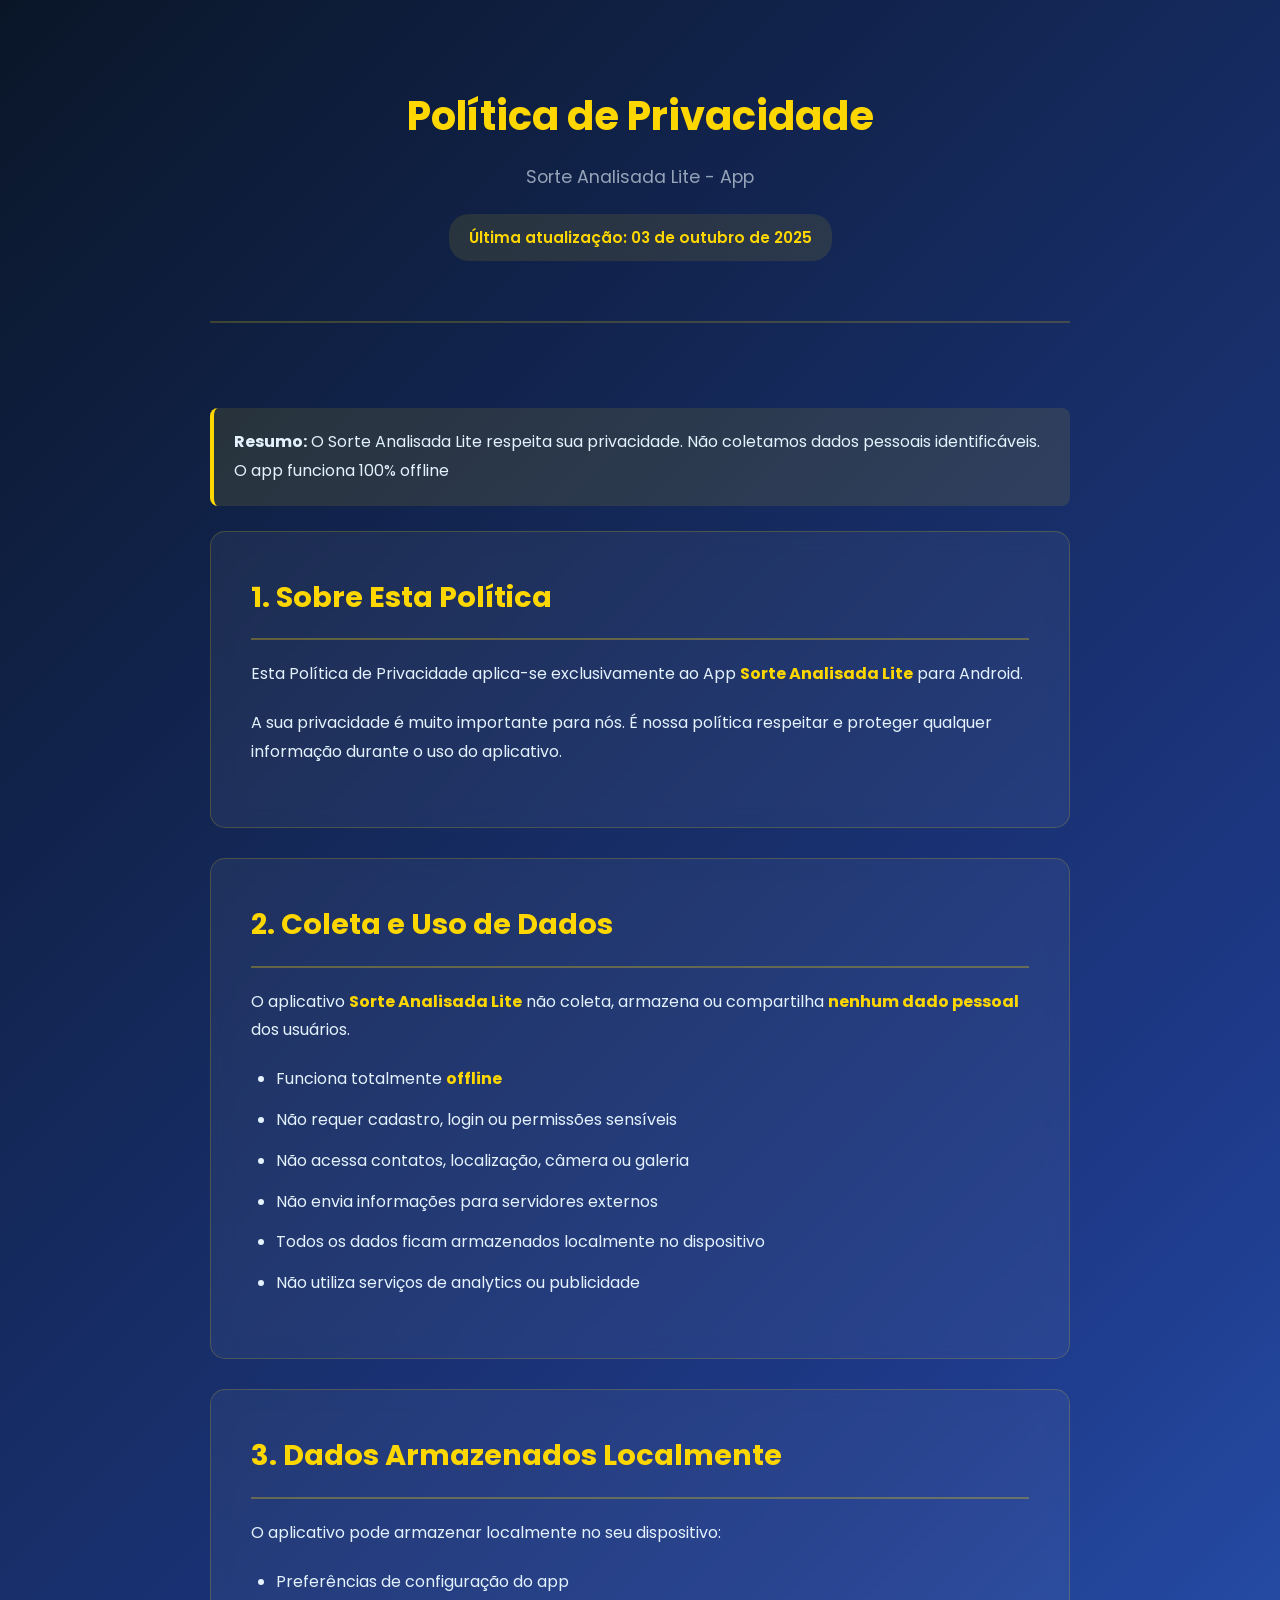
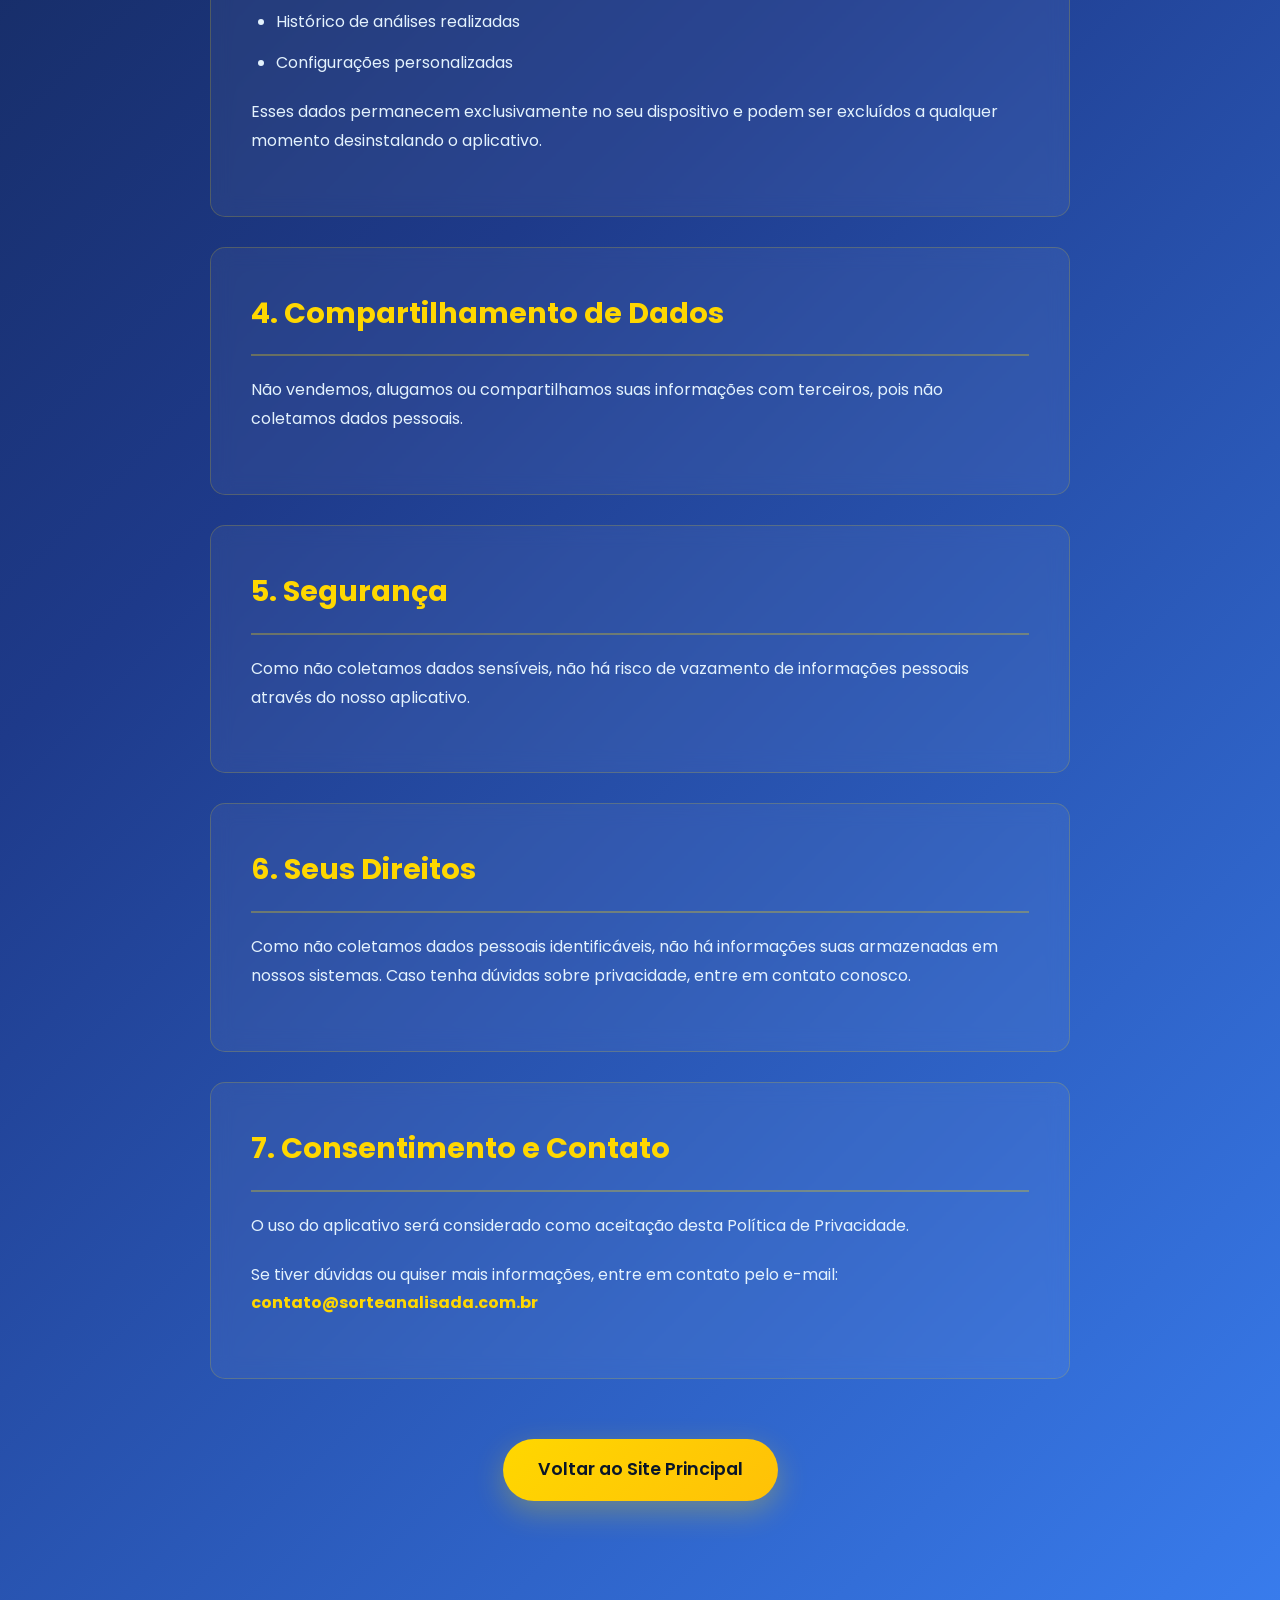
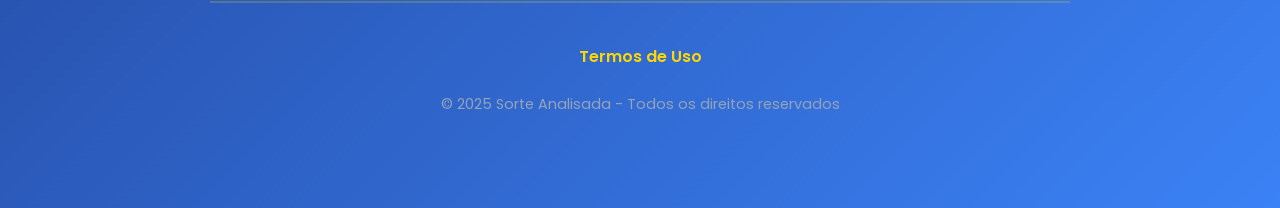
==== privacy.html @ cf94945a "Atualização 08/11" ====
<!DOCTYPE html>
<html lang="pt-BR">
<head>
    <meta charset="UTF-8">
    <meta name="viewport" content="width=device-width, initial-scale=1.0">
    <title>Política de Privacidade - Sorte Analisada Lite</title>
    <meta name="description" content="Política de Privacidade do Sorte Analisada Lite. Entenda como tratamos seus dados no app.">
    <meta name="robots" content="index, follow">
    <link rel="canonical" href="https://ronaldoleite-tech.github.io/sorteanalisada-policies/privacy.html">
    <link href="https://fonts.googleapis.com/css2?family=Poppins:wght@300;400;600;700&display=swap" rel="stylesheet">
    
    <style>
        :root {
            --primary-gold: #FFD700;
            --dark-blue: #0A1628;
            --light-blue: #1E3A8A;
            --text-light: #E3F2FD;
            --text-gray: #94A3B8;
            --gradient-primary: linear-gradient(135deg, #0A1628 0%, #1E3A8A 50%, #3B82F6 100%);
        }

        * {
            margin: 0;
            padding: 0;
            box-sizing: border-box;
        }

        body {
            font-family: 'Poppins', sans-serif;
            background: var(--gradient-primary);
            color: var(--text-light);
            line-height: 1.8;
            min-height: 100vh;
        }

        .container {
            max-width: 900px;
            margin: 0 auto;
            padding: 40px 20px;
        }

        header {
            text-align: center;
            padding: 40px 0 60px;
            border-bottom: 2px solid rgba(255, 215, 0, 0.2);
        }

        header h1 {
            font-size: 2.5rem;
            color: var(--primary-gold);
            margin-bottom: 10px;
        }

        .subtitle {
            color: var(--text-gray);
            font-size: 1.1rem;
            margin-top: 10px;
        }

        .last-update {
            display: inline-block;
            background: rgba(255, 215, 0, 0.1);
            padding: 10px 20px;
            border-radius: 20px;
            color: var(--primary-gold);
            font-weight: 600;
            margin-top: 20px;
            font-size: 0.95rem;
        }

        main {
            padding: 60px 0;
        }

        .policy-section {
            background: rgba(255, 255, 255, 0.05);
            border: 1px solid rgba(255, 215, 0, 0.2);
            border-radius: 15px;
            padding: 40px;
            margin-bottom: 30px;
            backdrop-filter: blur(10px);
        }

        .policy-section h2 {
            color: var(--primary-gold);
            font-size: 1.8rem;
            margin-bottom: 20px;
            padding-bottom: 15px;
            border-bottom: 2px solid rgba(255, 215, 0, 0.3);
        }

        .policy-section p {
            margin-bottom: 20px;
            color: var(--text-light);
        }

        .policy-section strong {
            color: var(--primary-gold);
        }

        .policy-section ul {
            margin-left: 25px;
            margin-bottom: 20px;
        }

        .policy-section ul li {
            margin-bottom: 12px;
            color: var(--text-light);
        }

        .highlight-box {
            background: rgba(255, 215, 0, 0.1);
            border-left: 4px solid var(--primary-gold);
            padding: 20px;
            margin: 25px 0;
            border-radius: 8px;
        }

        .highlight-box p {
            margin-bottom: 0;
        }

        .back-button {
            display: inline-block;
            background: linear-gradient(135deg, #FFD700 0%, #FFC107 100%);
            color: var(--dark-blue);
            padding: 15px 35px;
            border-radius: 50px;
            text-decoration: none;
            font-weight: 600;
            font-size: 1.1rem;
            transition: all 0.3s ease;
            box-shadow: 0 10px 30px rgba(255, 215, 0, 0.3);
            margin-top: 20px;
        }

        .back-button:hover {
            transform: translateY(-3px);
            box-shadow: 0 15px 40px rgba(255, 215, 0, 0.5);
        }

        footer {
            text-align: center;
            padding: 40px 0;
            border-top: 2px solid rgba(255, 215, 0, 0.2);
            margin-top: 40px;
        }

        footer p {
            color: var(--text-gray);
            margin-bottom: 10px;
        }

        footer a {
            color: var(--primary-gold);
            text-decoration: none;
            font-weight: 600;
        }

        footer a:hover {
            text-decoration: underline;
        }

        @media (max-width: 768px) {
            .container {
                padding: 20px 15px;
            }

            header h1 {
                font-size: 2rem;
            }

            .policy-section {
                padding: 25px 20px;
            }

            .policy-section h2 {
                font-size: 1.5rem;
            }

            .back-button {
                width: 100%;
                text-align: center;
            }
        }
    </style>
</head>
<body>
    <div class="container">
        <header>
            <h1>Política de Privacidade</h1>
            <p class="subtitle">Sorte Analisada Lite - App</p>
            <div class="last-update">Última atualização: 03 de outubro de 2025</div>
        </header>

        <main>
            <div class="highlight-box">
                <p><strong>Resumo:</strong> O Sorte Analisada Lite respeita sua privacidade. Não coletamos dados pessoais identificáveis. O app funciona 100% offline</p>
            </div>

            <div class="policy-section">
                <h2>1. Sobre Esta Política</h2>
                <p>
                    Esta Política de Privacidade aplica-se exclusivamente ao App <strong>Sorte Analisada Lite</strong> para Android.
                </p>
                <p>
                    A sua privacidade é muito importante para nós. É nossa política respeitar e proteger qualquer informação durante o uso do aplicativo.
                </p>
            </div>

            <div class="policy-section">
                <h2>2. Coleta e Uso de Dados</h2>
                <p>
                    O aplicativo <strong>Sorte Analisada Lite</strong> não coleta, armazena ou compartilha <strong>nenhum dado pessoal</strong> dos usuários.
                </p>
                <ul>
                    <li>Funciona totalmente <strong>offline</strong></li>
                    <li>Não requer cadastro, login ou permissões sensíveis</li>
                    <li>Não acessa contatos, localização, câmera ou galeria</li>
                    <li>Não envia informações para servidores externos</li>
                    <li>Todos os dados ficam armazenados localmente no dispositivo</li>
                    <li>Não utiliza serviços de analytics ou publicidade</li>
                </ul>
            </div>

            <div class="policy-section">
                <h2>3. Dados Armazenados Localmente</h2>
                <p>
                    O aplicativo pode armazenar localmente no seu dispositivo:
                </p>
                <ul>
                    <li>Preferências de configuração do app</li>
                    <li>Histórico de análises realizadas</li>
                    <li>Configurações personalizadas</li>
                </ul>
                <p>
                    Esses dados permanecem exclusivamente no seu dispositivo e podem ser excluídos a qualquer momento desinstalando o aplicativo.
                </p>
            </div>

            <div class="policy-section">
                <h2>4. Compartilhamento de Dados</h2>
                <p>
                    Não vendemos, alugamos ou compartilhamos suas informações com terceiros, pois não coletamos dados pessoais.
                </p>
            </div>

            <div class="policy-section">
                <h2>5. Segurança</h2>
                <p>
                    Como não coletamos dados sensíveis, não há risco de vazamento de informações pessoais através do nosso aplicativo.
                </p>
            </div>

            <div class="policy-section">
                <h2>6. Seus Direitos</h2>
                <p>
                    Como não coletamos dados pessoais identificáveis, não há informações suas armazenadas em nossos sistemas. Caso tenha dúvidas sobre privacidade, entre em contato conosco.
                </p>
            </div>

            <div class="policy-section">
                <h2>7. Consentimento e Contato</h2>
                <p>
                    O uso do aplicativo será considerado como aceitação desta Política de Privacidade.
                </p>
                <p>
                    Se tiver dúvidas ou quiser mais informações, entre em contato pelo e-mail: <strong>contato@sorteanalisada.com.br</strong>
                </p>
            </div>

            <div style="text-align: center; margin-top: 40px;">
                <a href="https://sorteanalisada.com.br" class="back-button">Voltar ao Site Principal</a>
            </div>
        </main>

        <footer>
            <p><a href="terms.html">Termos de Uso</a></p>
            <p style="color: var(--text-gray); font-size: 0.9rem; margin-top: 20px;">
                © 2025 Sorte Analisada - Todos os direitos reservados
            </p>
        </footer>
    </div>
</body>
</html>
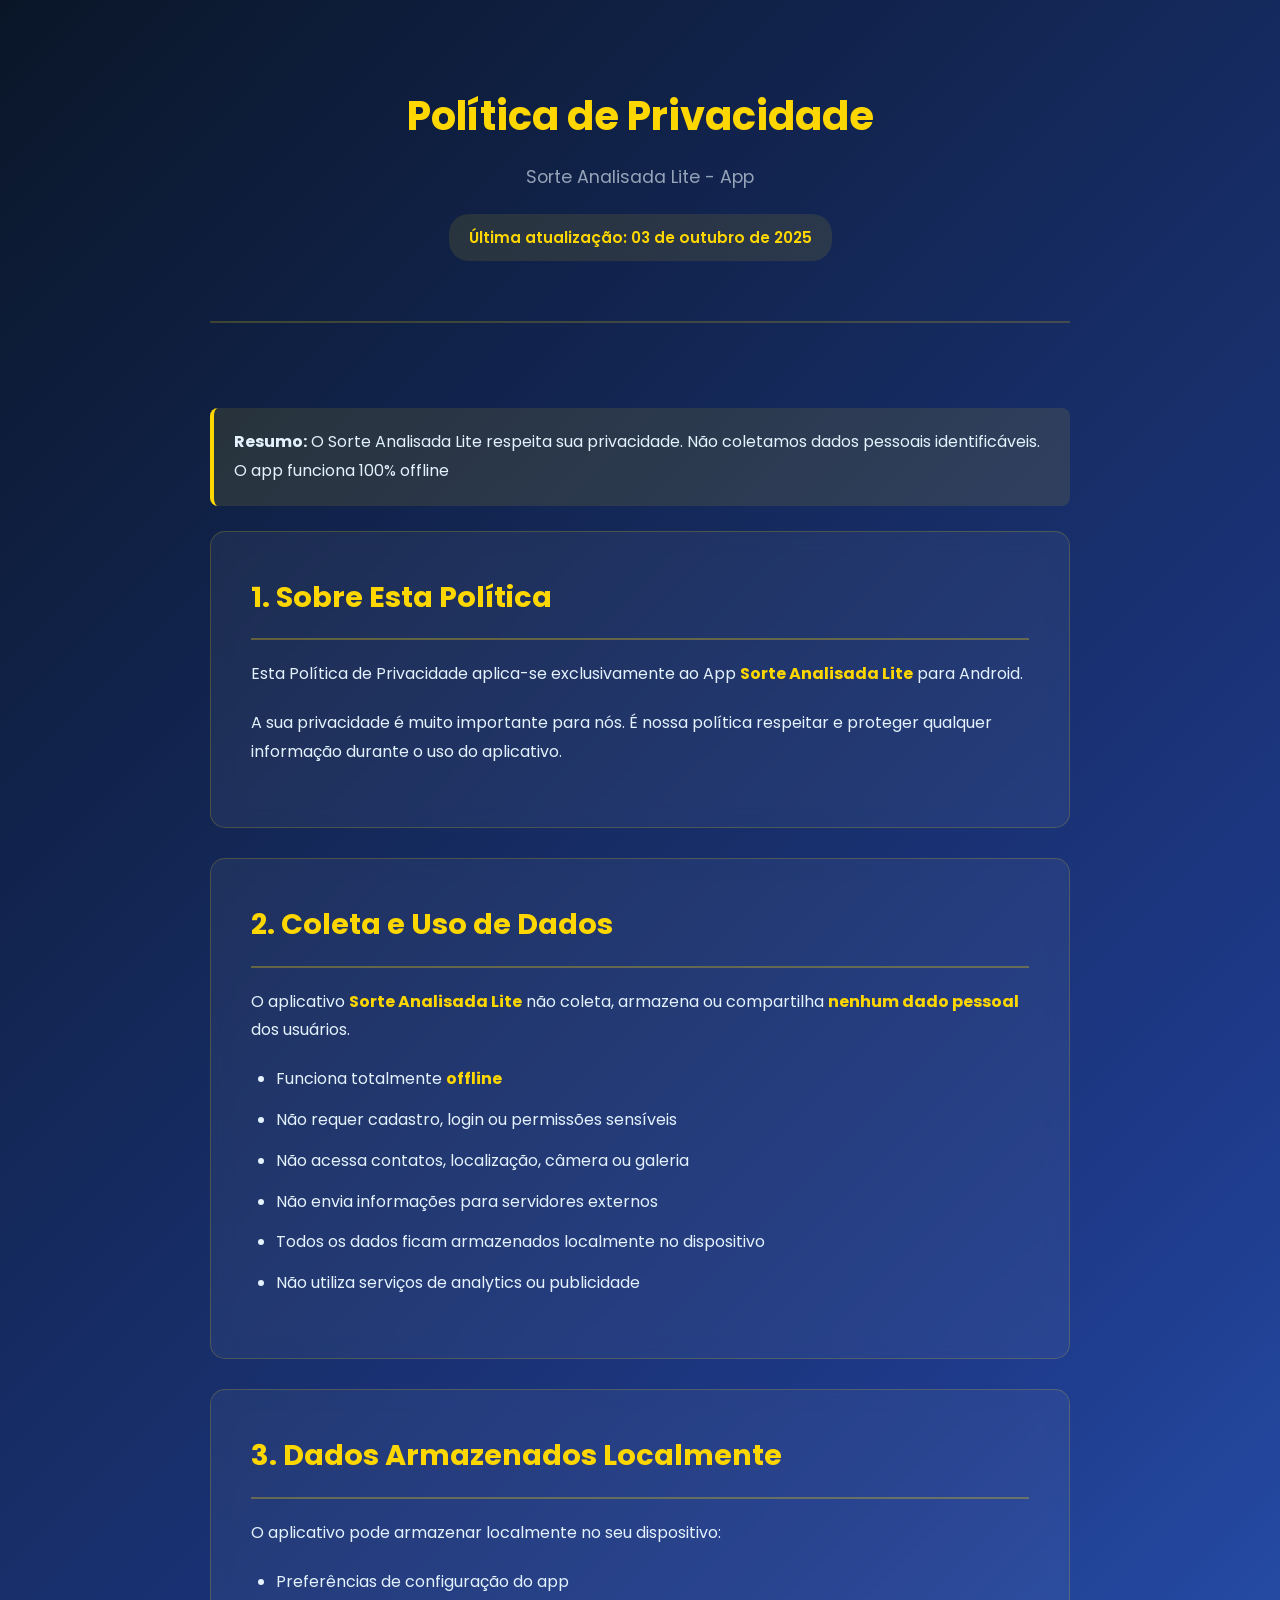
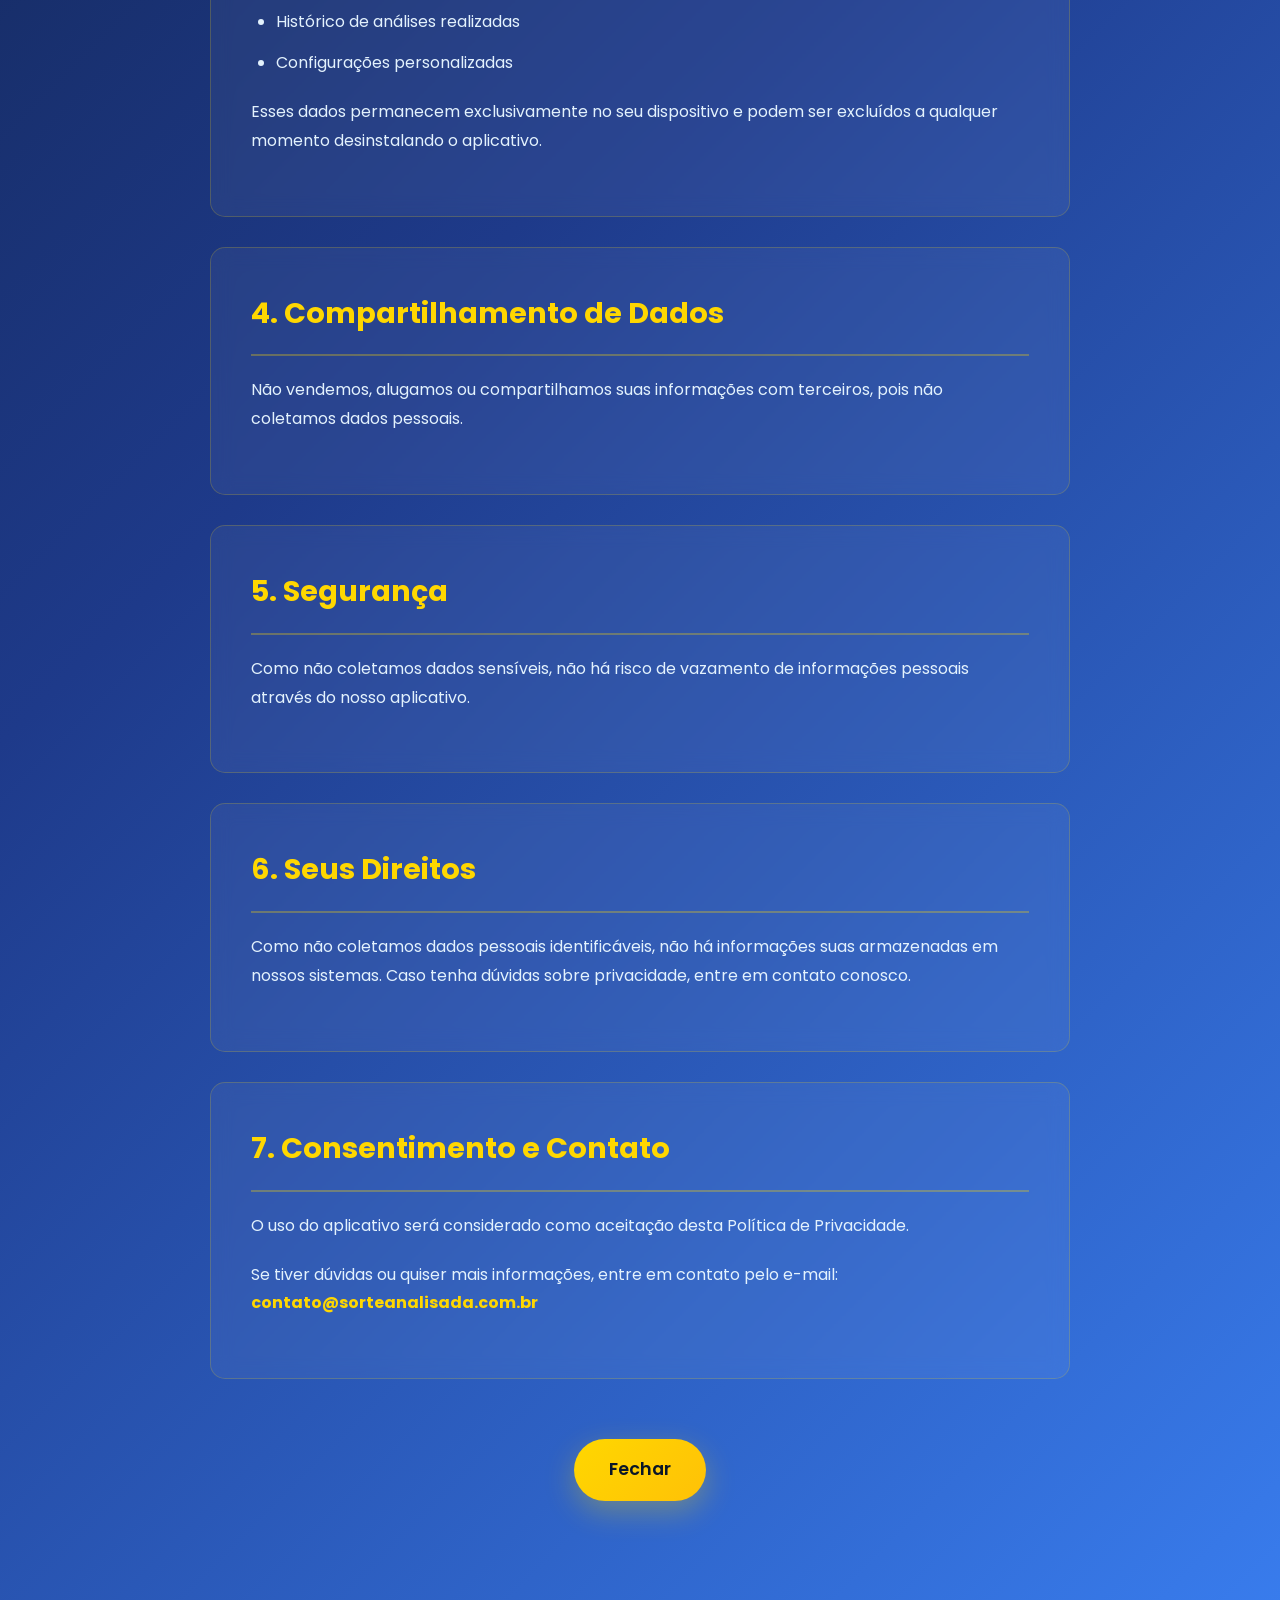
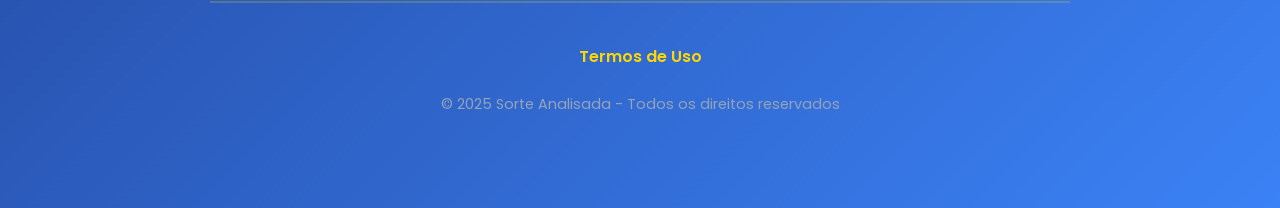
==== commit e89fc798: "Atualização 28/01/26" ====
--- a/privacy.html
+++ b/privacy.html
@@ -270,7 +270,7 @@
             </div>
 
             <div style="text-align: center; margin-top: 40px;">
-                <a href="https://sorteanalisada.com.br" class="back-button">Voltar ao Site Principal</a>
+                <a href="javascript:window.history.back();" class="back-button">Fechar</a>
             </div>
         </main>
 
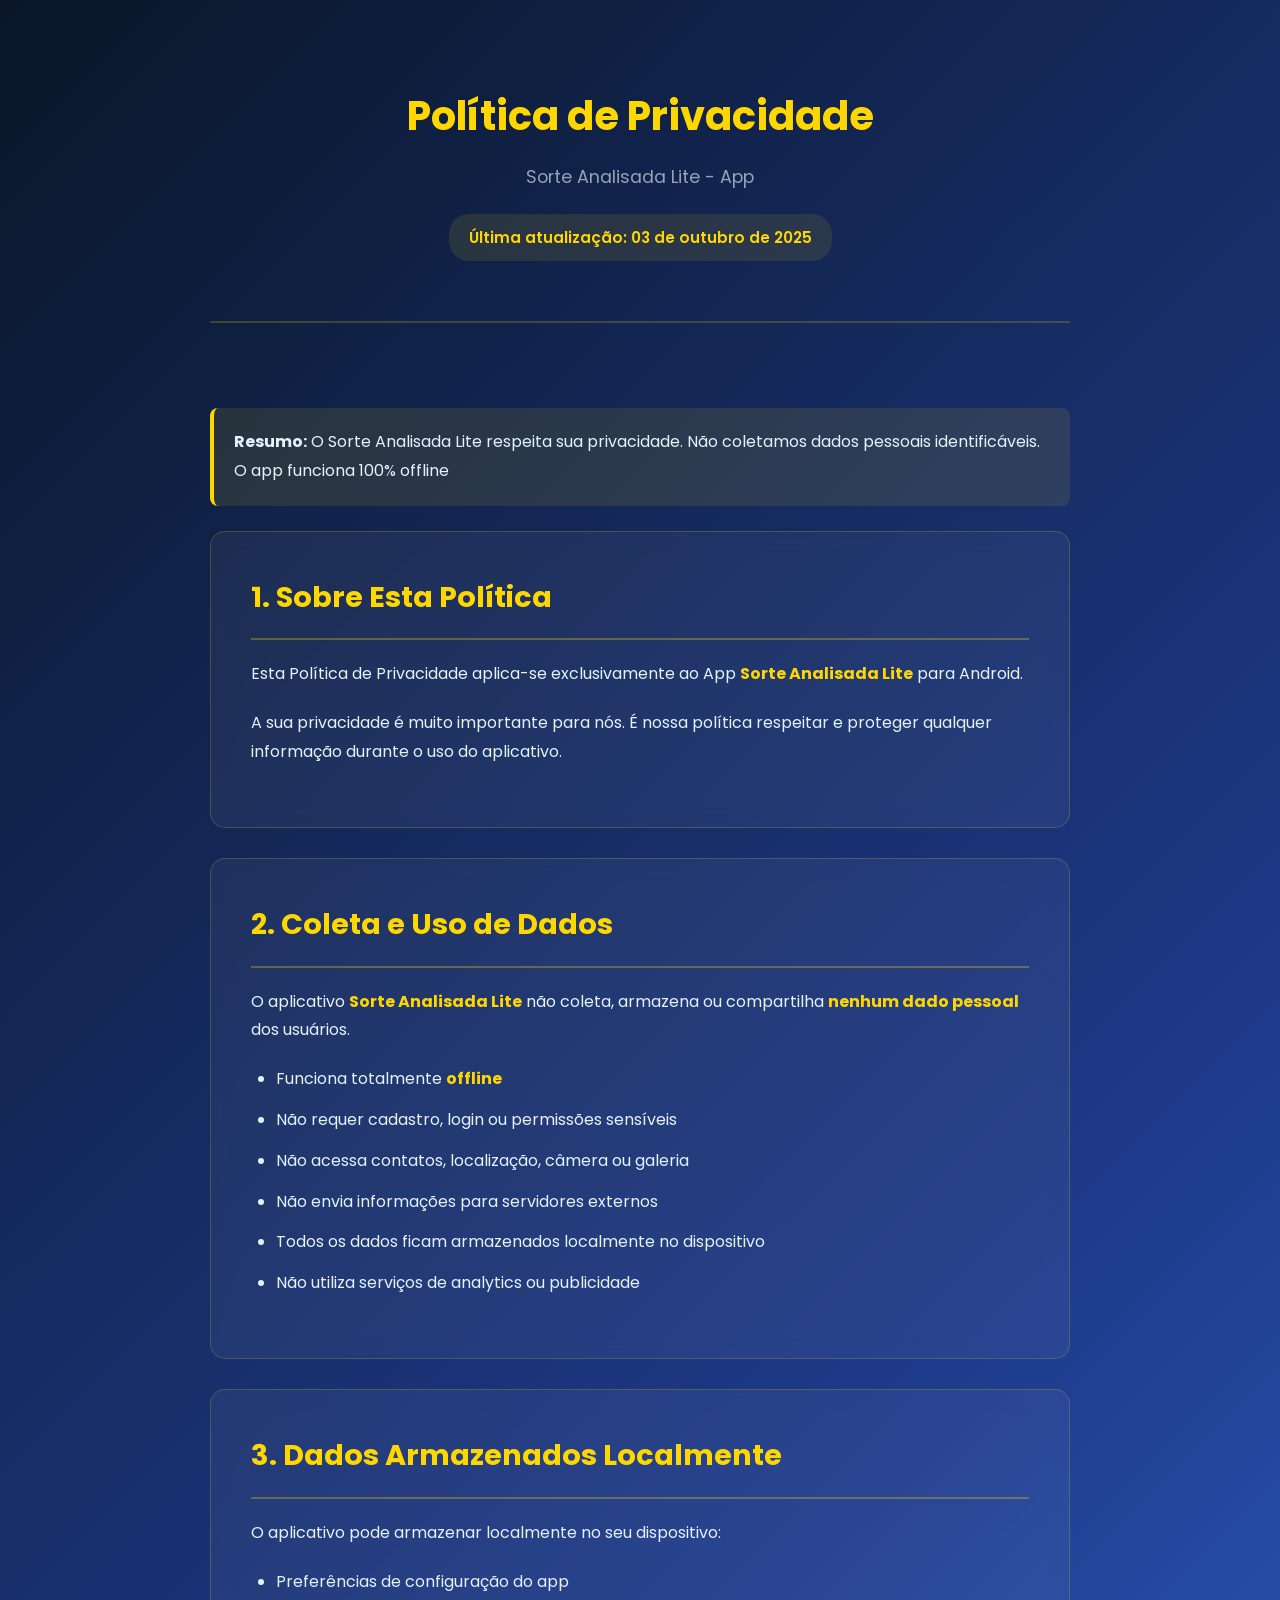
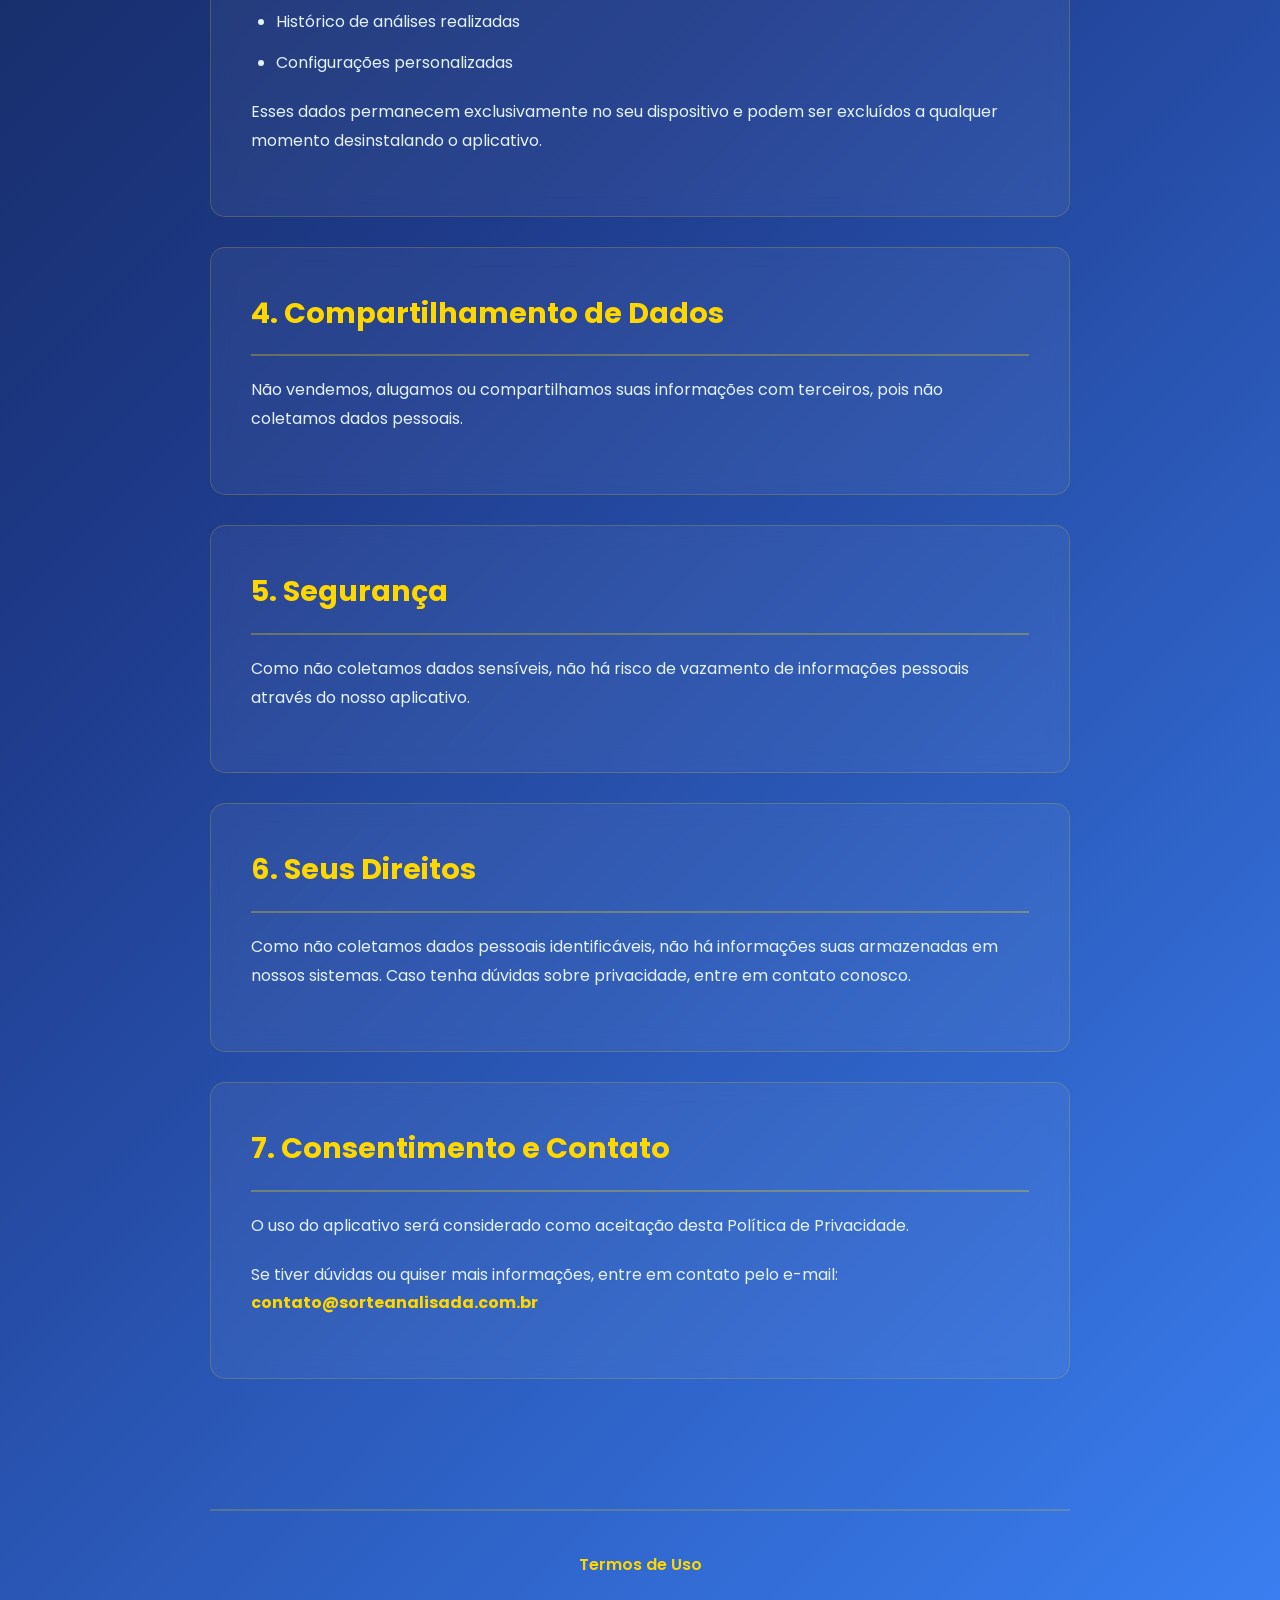
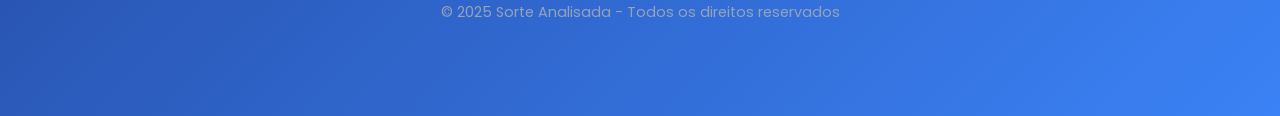
==== commit 451856e4: "Atualização 07/02/26" ====
--- a/privacy.html
+++ b/privacy.html
@@ -268,10 +268,6 @@
                     Se tiver dúvidas ou quiser mais informações, entre em contato pelo e-mail: <strong>contato@sorteanalisada.com.br</strong>
                 </p>
             </div>
-
-            <div style="text-align: center; margin-top: 40px;">
-                <a href="javascript:window.history.back();" class="back-button">Fechar</a>
-            </div>
         </main>
 
         <footer>
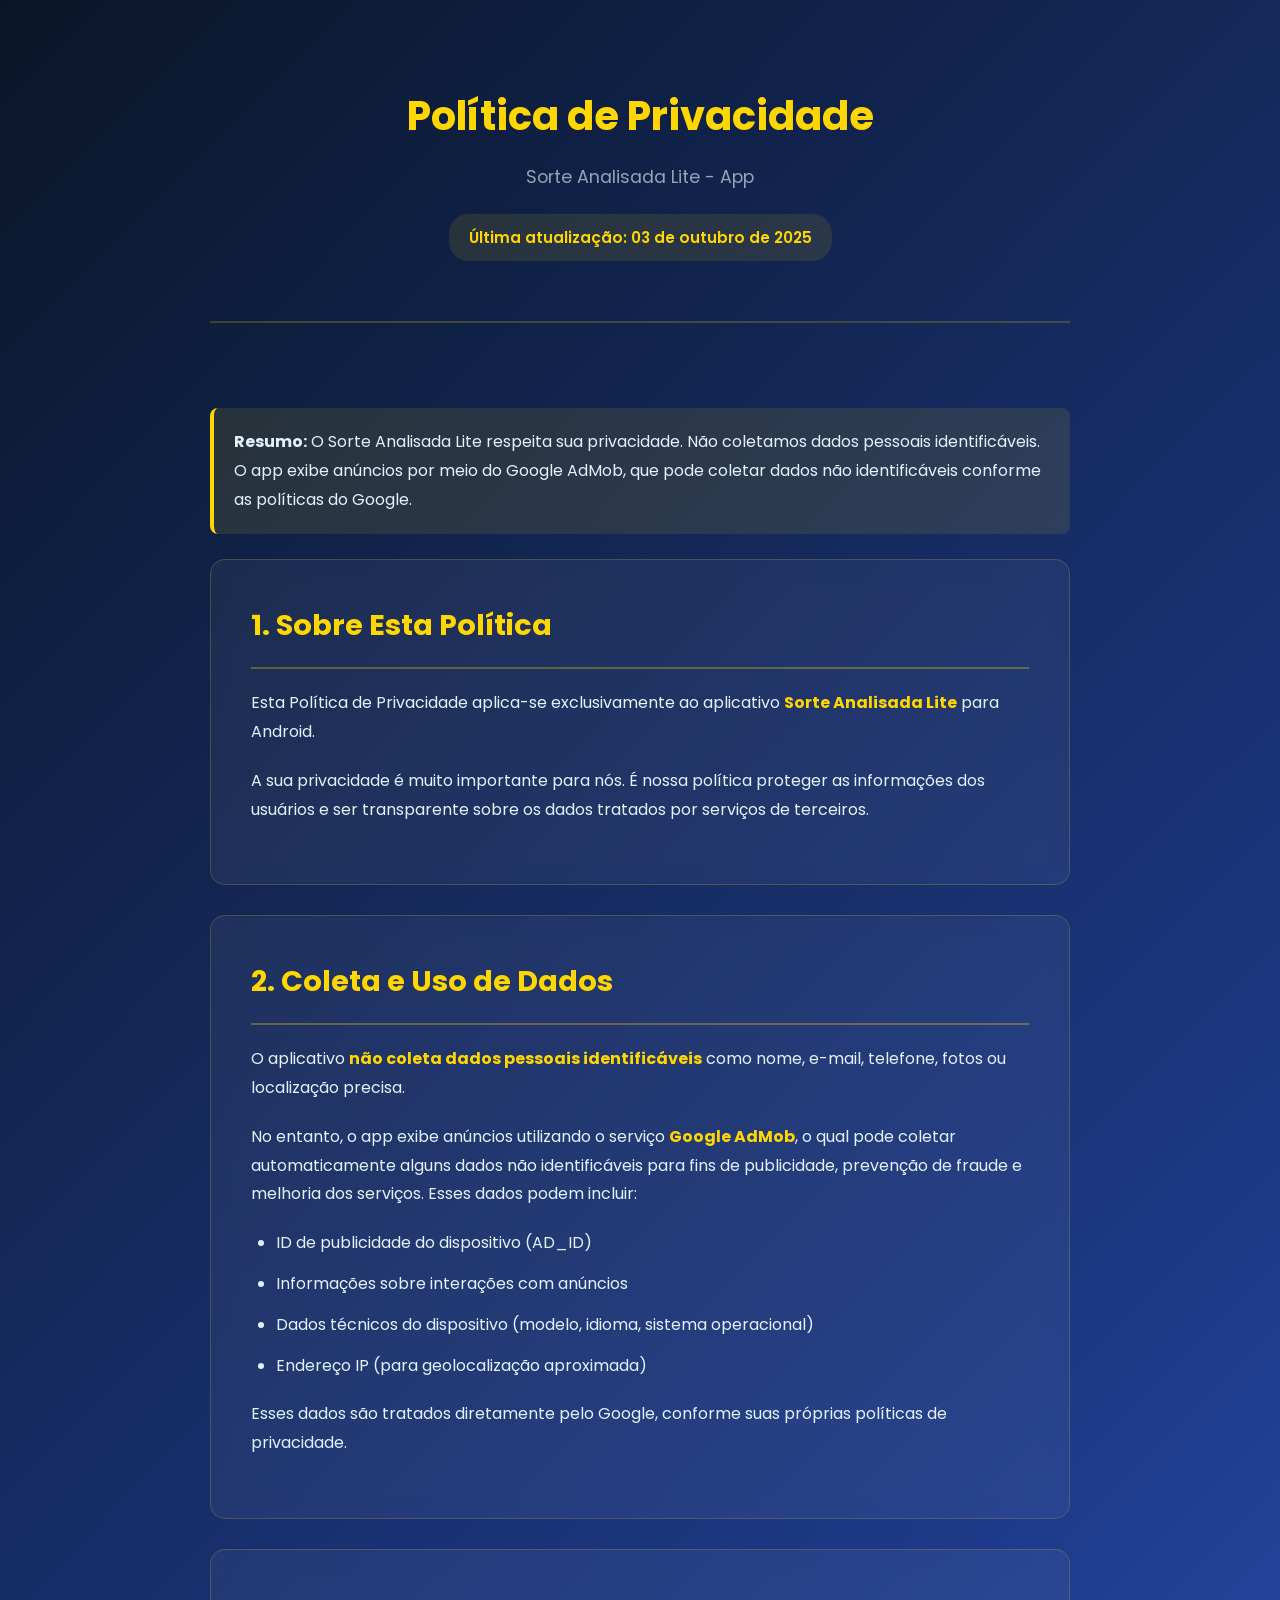
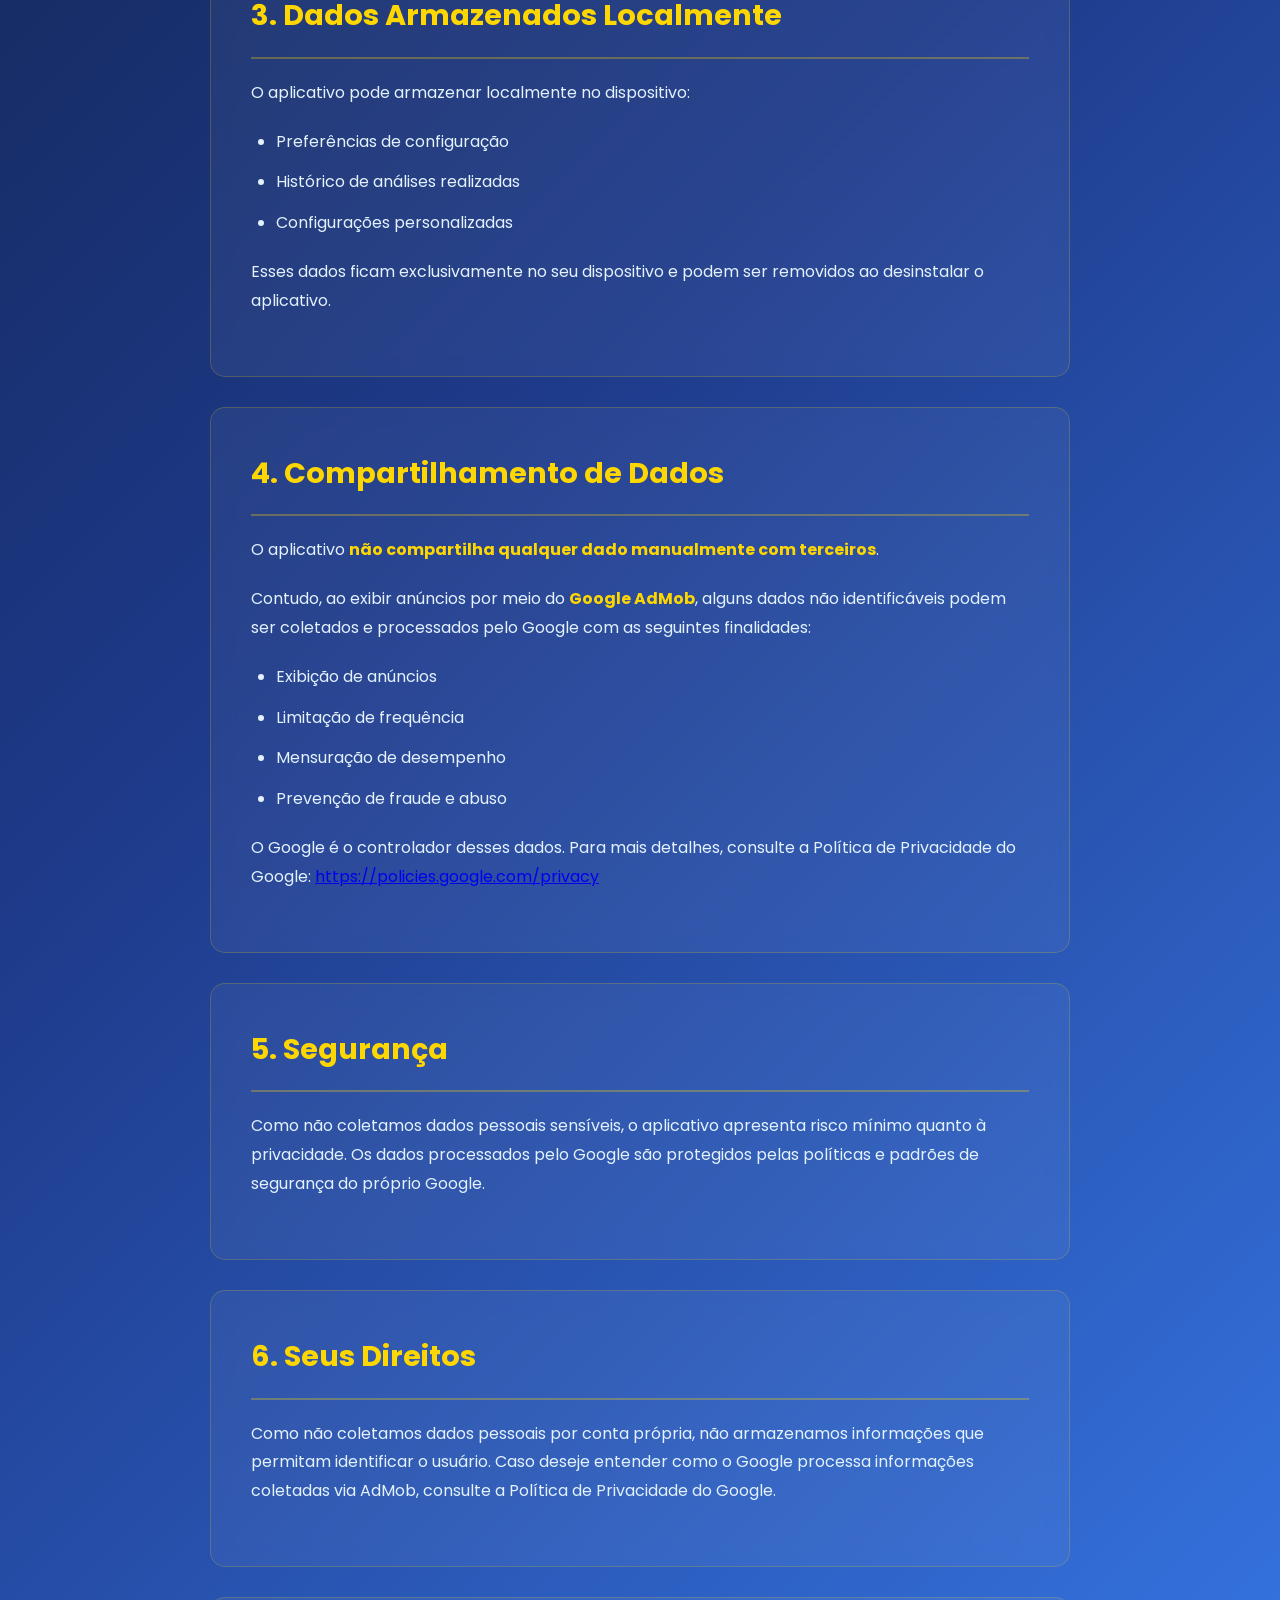
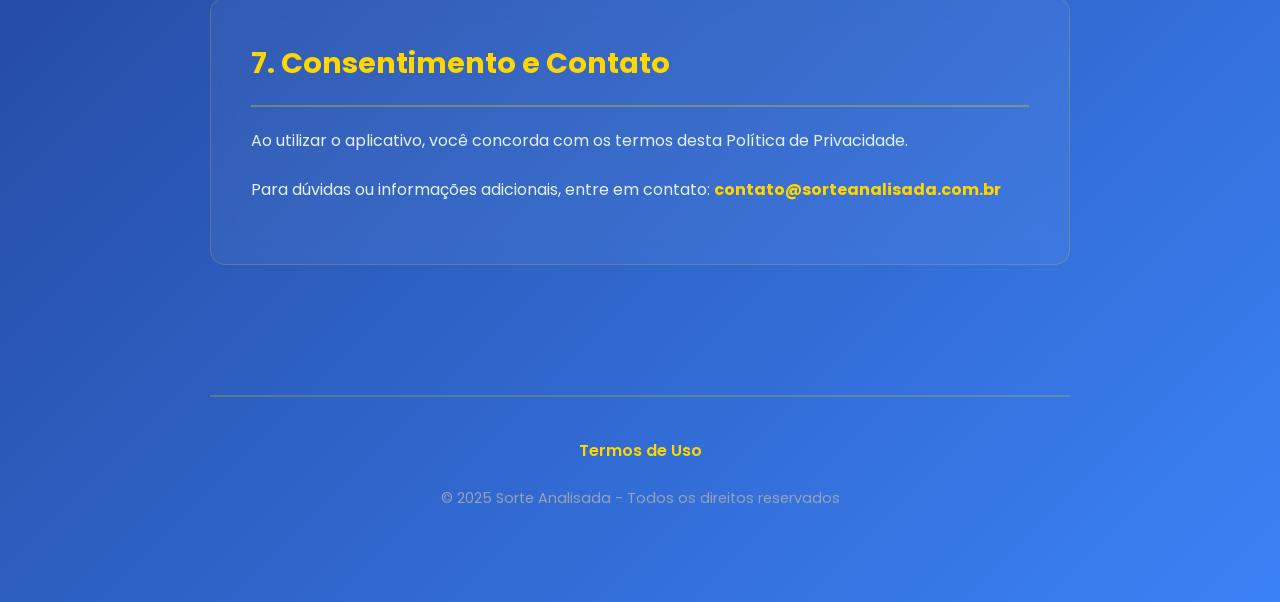
==== commit 4738ec93: "Atualização 10/03/26 1." ====
--- a/privacy.html
+++ b/privacy.html
@@ -195,77 +195,93 @@
 
         <main>
             <div class="highlight-box">
-                <p><strong>Resumo:</strong> O Sorte Analisada Lite respeita sua privacidade. Não coletamos dados pessoais identificáveis. O app funciona 100% offline</p>
+                <p><strong>Resumo:</strong> O Sorte Analisada Lite respeita sua privacidade. Não coletamos dados pessoais identificáveis. O app exibe anúncios por meio do Google AdMob, que pode coletar dados não identificáveis conforme as políticas do Google.</p>
             </div>
 
             <div class="policy-section">
                 <h2>1. Sobre Esta Política</h2>
                 <p>
-                    Esta Política de Privacidade aplica-se exclusivamente ao App <strong>Sorte Analisada Lite</strong> para Android.
-                </p>
-                <p>
-                    A sua privacidade é muito importante para nós. É nossa política respeitar e proteger qualquer informação durante o uso do aplicativo.
+                    Esta Política de Privacidade aplica-se exclusivamente ao aplicativo <strong>Sorte Analisada Lite</strong> para Android.
+                </p>
+                <p>
+                    A sua privacidade é muito importante para nós. É nossa política proteger as informações dos usuários e ser transparente sobre os dados tratados por serviços de terceiros.
                 </p>
             </div>
 
             <div class="policy-section">
                 <h2>2. Coleta e Uso de Dados</h2>
                 <p>
-                    O aplicativo <strong>Sorte Analisada Lite</strong> não coleta, armazena ou compartilha <strong>nenhum dado pessoal</strong> dos usuários.
-                </p>
+                    O aplicativo <strong>não coleta dados pessoais identificáveis</strong> como nome, e-mail, telefone, fotos ou localização precisa.
+                </p>
+                <p>No entanto, o app exibe anúncios utilizando o serviço <strong>Google AdMob</strong>, o qual pode coletar automaticamente alguns dados não identificáveis para fins de publicidade, prevenção de fraude e melhoria dos serviços. Esses dados podem incluir:</p>
                 <ul>
-                    <li>Funciona totalmente <strong>offline</strong></li>
-                    <li>Não requer cadastro, login ou permissões sensíveis</li>
-                    <li>Não acessa contatos, localização, câmera ou galeria</li>
-                    <li>Não envia informações para servidores externos</li>
-                    <li>Todos os dados ficam armazenados localmente no dispositivo</li>
-                    <li>Não utiliza serviços de analytics ou publicidade</li>
+                    <li>ID de publicidade do dispositivo (AD_ID)</li>
+                    <li>Informações sobre interações com anúncios</li>
+                    <li>Dados técnicos do dispositivo (modelo, idioma, sistema operacional)</li>
+                    <li>Endereço IP (para geolocalização aproximada)</li>
                 </ul>
+                <p>
+                    Esses dados são tratados diretamente pelo Google, conforme suas próprias políticas de privacidade.
+                </p>
             </div>
 
             <div class="policy-section">
                 <h2>3. Dados Armazenados Localmente</h2>
                 <p>
-                    O aplicativo pode armazenar localmente no seu dispositivo:
+                    O aplicativo pode armazenar localmente no dispositivo:
                 </p>
                 <ul>
-                    <li>Preferências de configuração do app</li>
+                    <li>Preferências de configuração</li>
                     <li>Histórico de análises realizadas</li>
                     <li>Configurações personalizadas</li>
                 </ul>
                 <p>
-                    Esses dados permanecem exclusivamente no seu dispositivo e podem ser excluídos a qualquer momento desinstalando o aplicativo.
+                    Esses dados ficam exclusivamente no seu dispositivo e podem ser removidos ao desinstalar o aplicativo.
                 </p>
             </div>
 
             <div class="policy-section">
                 <h2>4. Compartilhamento de Dados</h2>
                 <p>
-                    Não vendemos, alugamos ou compartilhamos suas informações com terceiros, pois não coletamos dados pessoais.
+                    O aplicativo <strong>não compartilha qualquer dado manualmente com terceiros</strong>. 
+                </p>
+                <p>
+                    Contudo, ao exibir anúncios por meio do <strong>Google AdMob</strong>, alguns dados não identificáveis podem ser coletados e processados pelo Google com as seguintes finalidades:
+                </p>
+                <ul>
+                    <li>Exibição de anúncios</li>
+                    <li>Limitação de frequência</li>
+                    <li>Mensuração de desempenho</li>
+                    <li>Prevenção de fraude e abuso</li>
+                </ul>
+                <p>
+                    O Google é o controlador desses dados. Para mais detalhes, consulte a Política de Privacidade do Google: 
+                    <a href="https://policies.google.com/privacy" target="_blank">https://policies.google.com/privacy</a>
                 </p>
             </div>
 
             <div class="policy-section">
                 <h2>5. Segurança</h2>
                 <p>
-                    Como não coletamos dados sensíveis, não há risco de vazamento de informações pessoais através do nosso aplicativo.
+                    Como não coletamos dados pessoais sensíveis, o aplicativo apresenta risco mínimo quanto à privacidade. Os dados processados pelo Google são protegidos pelas políticas e padrões de segurança do próprio Google.
                 </p>
             </div>
 
             <div class="policy-section">
                 <h2>6. Seus Direitos</h2>
                 <p>
-                    Como não coletamos dados pessoais identificáveis, não há informações suas armazenadas em nossos sistemas. Caso tenha dúvidas sobre privacidade, entre em contato conosco.
+                    Como não coletamos dados pessoais por conta própria, não armazenamos informações que permitam identificar o usuário.
+                    Caso deseje entender como o Google processa informações coletadas via AdMob, consulte a Política de Privacidade do Google.
                 </p>
             </div>
 
             <div class="policy-section">
                 <h2>7. Consentimento e Contato</h2>
                 <p>
-                    O uso do aplicativo será considerado como aceitação desta Política de Privacidade.
-                </p>
-                <p>
-                    Se tiver dúvidas ou quiser mais informações, entre em contato pelo e-mail: <strong>contato@sorteanalisada.com.br</strong>
+                    Ao utilizar o aplicativo, você concorda com os termos desta Política de Privacidade.
+                </p>
+                <p>
+                    Para dúvidas ou informações adicionais, entre em contato: <strong>contato@sorteanalisada.com.br</strong>
                 </p>
             </div>
         </main>
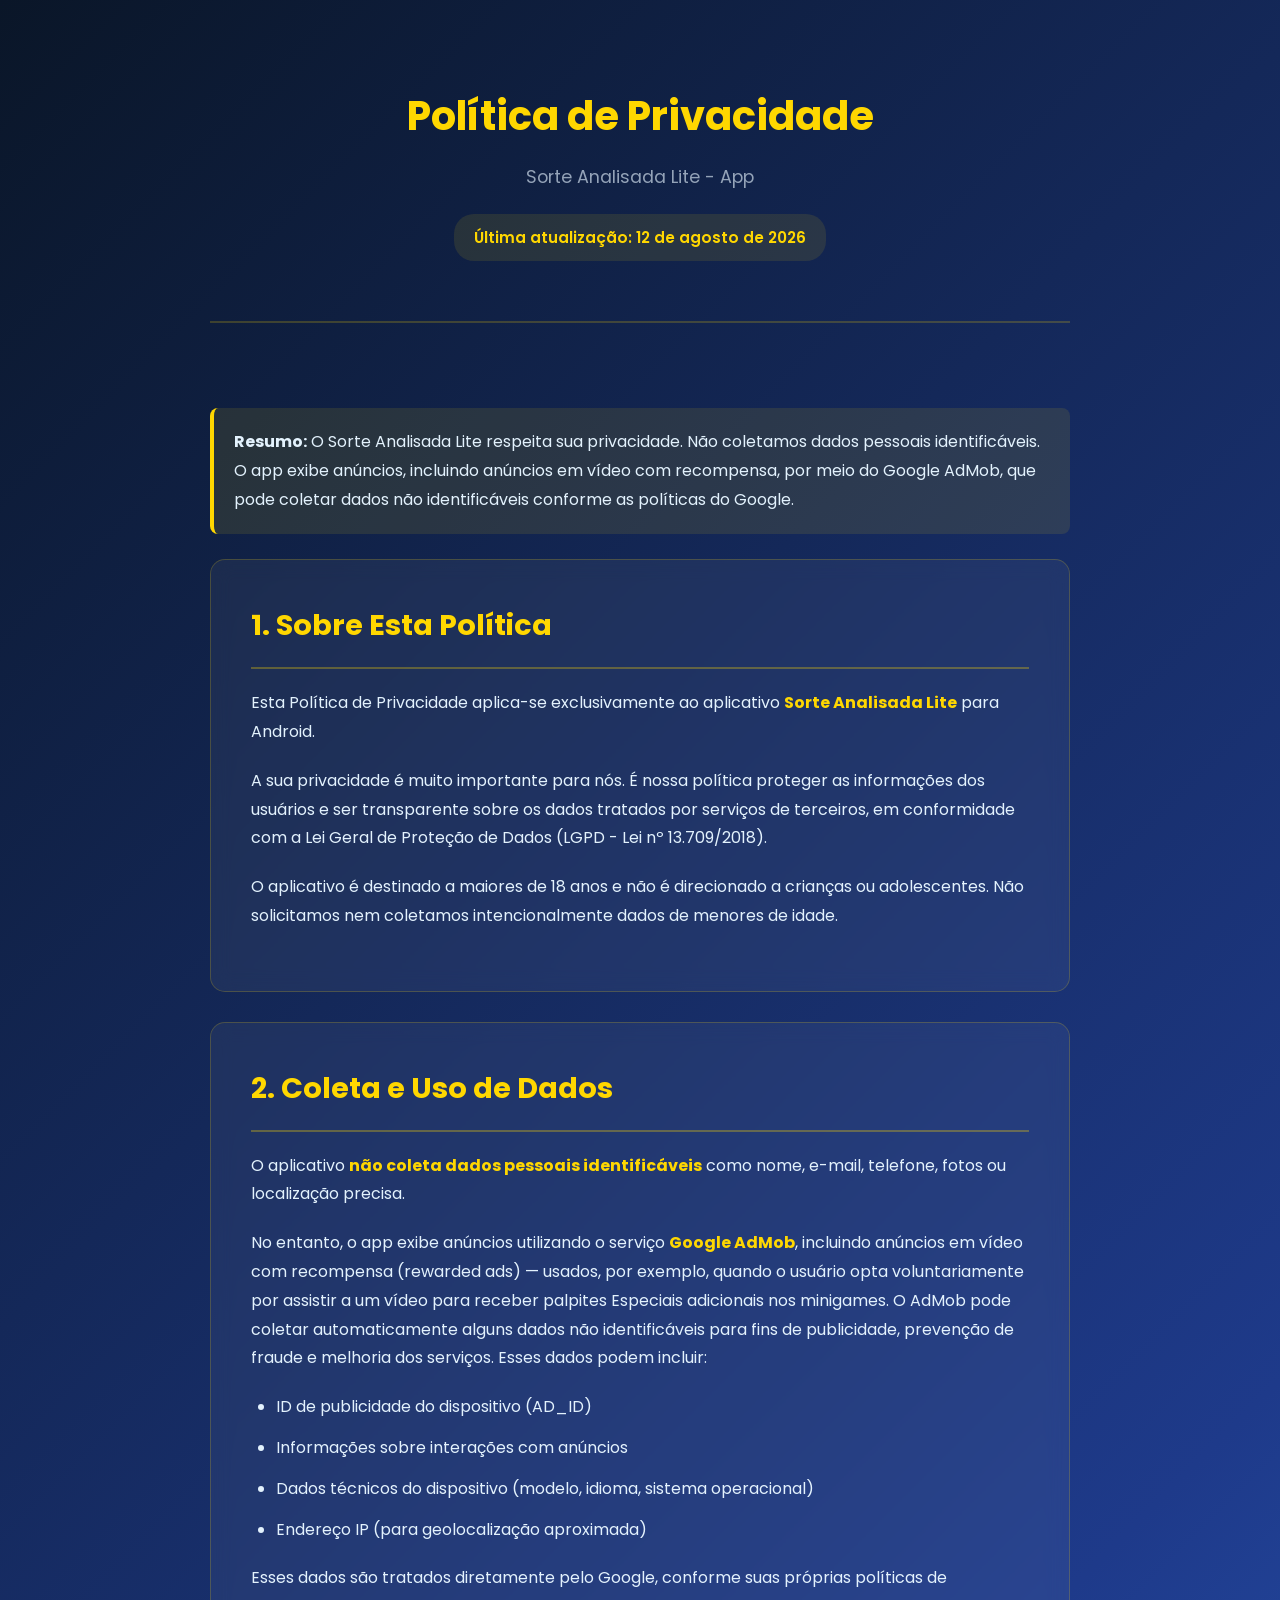
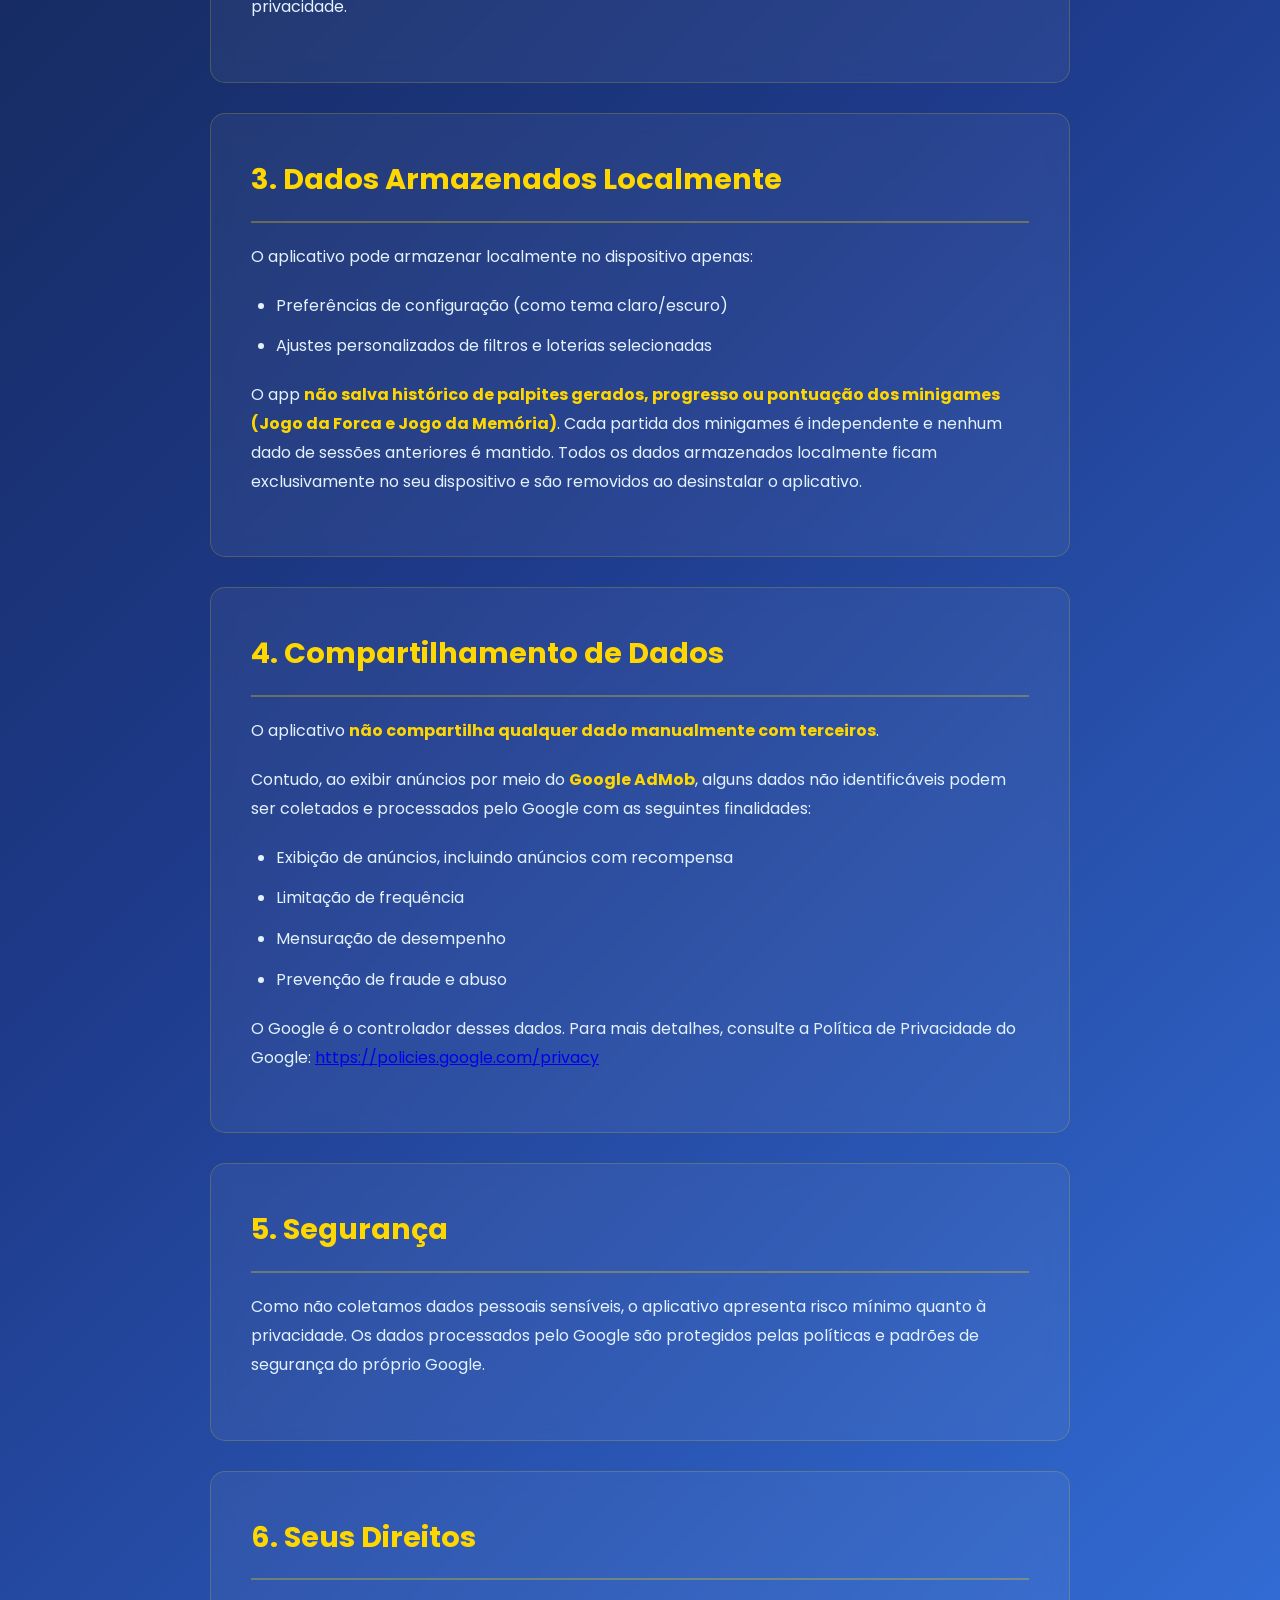
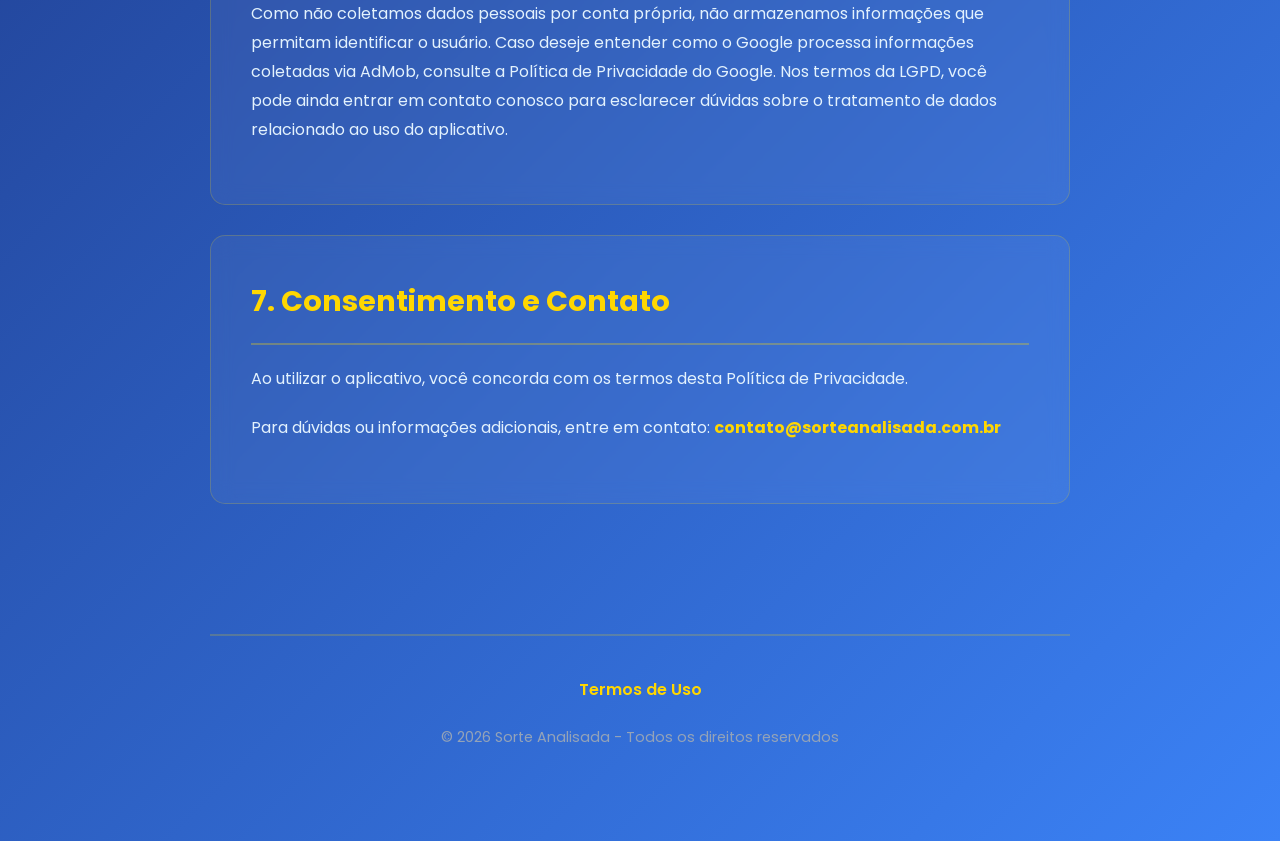
==== commit 06f12051: "Atualização 12/08/26" ====
--- a/privacy.html
+++ b/privacy.html
@@ -8,7 +8,7 @@
     <meta name="robots" content="index, follow">
     <link rel="canonical" href="https://ronaldoleite-tech.github.io/sorteanalisada-policies/privacy.html">
     <link href="https://fonts.googleapis.com/css2?family=Poppins:wght@300;400;600;700&display=swap" rel="stylesheet">
-    
+
     <style>
         :root {
             --primary-gold: #FFD700;
@@ -190,12 +190,12 @@
         <header>
             <h1>Política de Privacidade</h1>
             <p class="subtitle">Sorte Analisada Lite - App</p>
-            <div class="last-update">Última atualização: 03 de outubro de 2025</div>
+            <div class="last-update">Última atualização: 12 de agosto de 2026</div>
         </header>
 
         <main>
             <div class="highlight-box">
-                <p><strong>Resumo:</strong> O Sorte Analisada Lite respeita sua privacidade. Não coletamos dados pessoais identificáveis. O app exibe anúncios por meio do Google AdMob, que pode coletar dados não identificáveis conforme as políticas do Google.</p>
+                <p><strong>Resumo:</strong> O Sorte Analisada Lite respeita sua privacidade. Não coletamos dados pessoais identificáveis. O app exibe anúncios, incluindo anúncios em vídeo com recompensa, por meio do Google AdMob, que pode coletar dados não identificáveis conforme as políticas do Google.</p>
             </div>
 
             <div class="policy-section">
@@ -204,7 +204,10 @@
                     Esta Política de Privacidade aplica-se exclusivamente ao aplicativo <strong>Sorte Analisada Lite</strong> para Android.
                 </p>
                 <p>
-                    A sua privacidade é muito importante para nós. É nossa política proteger as informações dos usuários e ser transparente sobre os dados tratados por serviços de terceiros.
+                    A sua privacidade é muito importante para nós. É nossa política proteger as informações dos usuários e ser transparente sobre os dados tratados por serviços de terceiros, em conformidade com a Lei Geral de Proteção de Dados (LGPD - Lei nº 13.709/2018).
+                </p>
+                <p>
+                    O aplicativo é destinado a maiores de 18 anos e não é direcionado a crianças ou adolescentes. Não solicitamos nem coletamos intencionalmente dados de menores de idade.
                 </p>
             </div>
 
@@ -213,7 +216,7 @@
                 <p>
                     O aplicativo <strong>não coleta dados pessoais identificáveis</strong> como nome, e-mail, telefone, fotos ou localização precisa.
                 </p>
-                <p>No entanto, o app exibe anúncios utilizando o serviço <strong>Google AdMob</strong>, o qual pode coletar automaticamente alguns dados não identificáveis para fins de publicidade, prevenção de fraude e melhoria dos serviços. Esses dados podem incluir:</p>
+                <p>No entanto, o app exibe anúncios utilizando o serviço <strong>Google AdMob</strong>, incluindo anúncios em vídeo com recompensa (rewarded ads) — usados, por exemplo, quando o usuário opta voluntariamente por assistir a um vídeo para receber palpites Especiais adicionais nos minigames. O AdMob pode coletar automaticamente alguns dados não identificáveis para fins de publicidade, prevenção de fraude e melhoria dos serviços. Esses dados podem incluir:</p>
                 <ul>
                     <li>ID de publicidade do dispositivo (AD_ID)</li>
                     <li>Informações sobre interações com anúncios</li>
@@ -228,34 +231,33 @@
             <div class="policy-section">
                 <h2>3. Dados Armazenados Localmente</h2>
                 <p>
-                    O aplicativo pode armazenar localmente no dispositivo:
+                    O aplicativo pode armazenar localmente no dispositivo apenas:
                 </p>
                 <ul>
-                    <li>Preferências de configuração</li>
-                    <li>Histórico de análises realizadas</li>
-                    <li>Configurações personalizadas</li>
+                    <li>Preferências de configuração (como tema claro/escuro)</li>
+                    <li>Ajustes personalizados de filtros e loterias selecionadas</li>
                 </ul>
                 <p>
-                    Esses dados ficam exclusivamente no seu dispositivo e podem ser removidos ao desinstalar o aplicativo.
+                    O app <strong>não salva histórico de palpites gerados, progresso ou pontuação dos minigames (Jogo da Forca e Jogo da Memória)</strong>. Cada partida dos minigames é independente e nenhum dado de sessões anteriores é mantido. Todos os dados armazenados localmente ficam exclusivamente no seu dispositivo e são removidos ao desinstalar o aplicativo.
                 </p>
             </div>
 
             <div class="policy-section">
                 <h2>4. Compartilhamento de Dados</h2>
                 <p>
-                    O aplicativo <strong>não compartilha qualquer dado manualmente com terceiros</strong>. 
+                    O aplicativo <strong>não compartilha qualquer dado manualmente com terceiros</strong>.
                 </p>
                 <p>
                     Contudo, ao exibir anúncios por meio do <strong>Google AdMob</strong>, alguns dados não identificáveis podem ser coletados e processados pelo Google com as seguintes finalidades:
                 </p>
                 <ul>
-                    <li>Exibição de anúncios</li>
+                    <li>Exibição de anúncios, incluindo anúncios com recompensa</li>
                     <li>Limitação de frequência</li>
                     <li>Mensuração de desempenho</li>
                     <li>Prevenção de fraude e abuso</li>
                 </ul>
                 <p>
-                    O Google é o controlador desses dados. Para mais detalhes, consulte a Política de Privacidade do Google: 
+                    O Google é o controlador desses dados. Para mais detalhes, consulte a Política de Privacidade do Google:
                     <a href="https://policies.google.com/privacy" target="_blank">https://policies.google.com/privacy</a>
                 </p>
             </div>
@@ -271,7 +273,7 @@
                 <h2>6. Seus Direitos</h2>
                 <p>
                     Como não coletamos dados pessoais por conta própria, não armazenamos informações que permitam identificar o usuário.
-                    Caso deseje entender como o Google processa informações coletadas via AdMob, consulte a Política de Privacidade do Google.
+                    Caso deseje entender como o Google processa informações coletadas via AdMob, consulte a Política de Privacidade do Google. Nos termos da LGPD, você pode ainda entrar em contato conosco para esclarecer dúvidas sobre o tratamento de dados relacionado ao uso do aplicativo.
                 </p>
             </div>
 
@@ -289,9 +291,9 @@
         <footer>
             <p><a href="terms.html">Termos de Uso</a></p>
             <p style="color: var(--text-gray); font-size: 0.9rem; margin-top: 20px;">
-                © 2025 Sorte Analisada - Todos os direitos reservados
+                © 2026 Sorte Analisada - Todos os direitos reservados
             </p>
         </footer>
     </div>
 </body>
-</html>+</html>
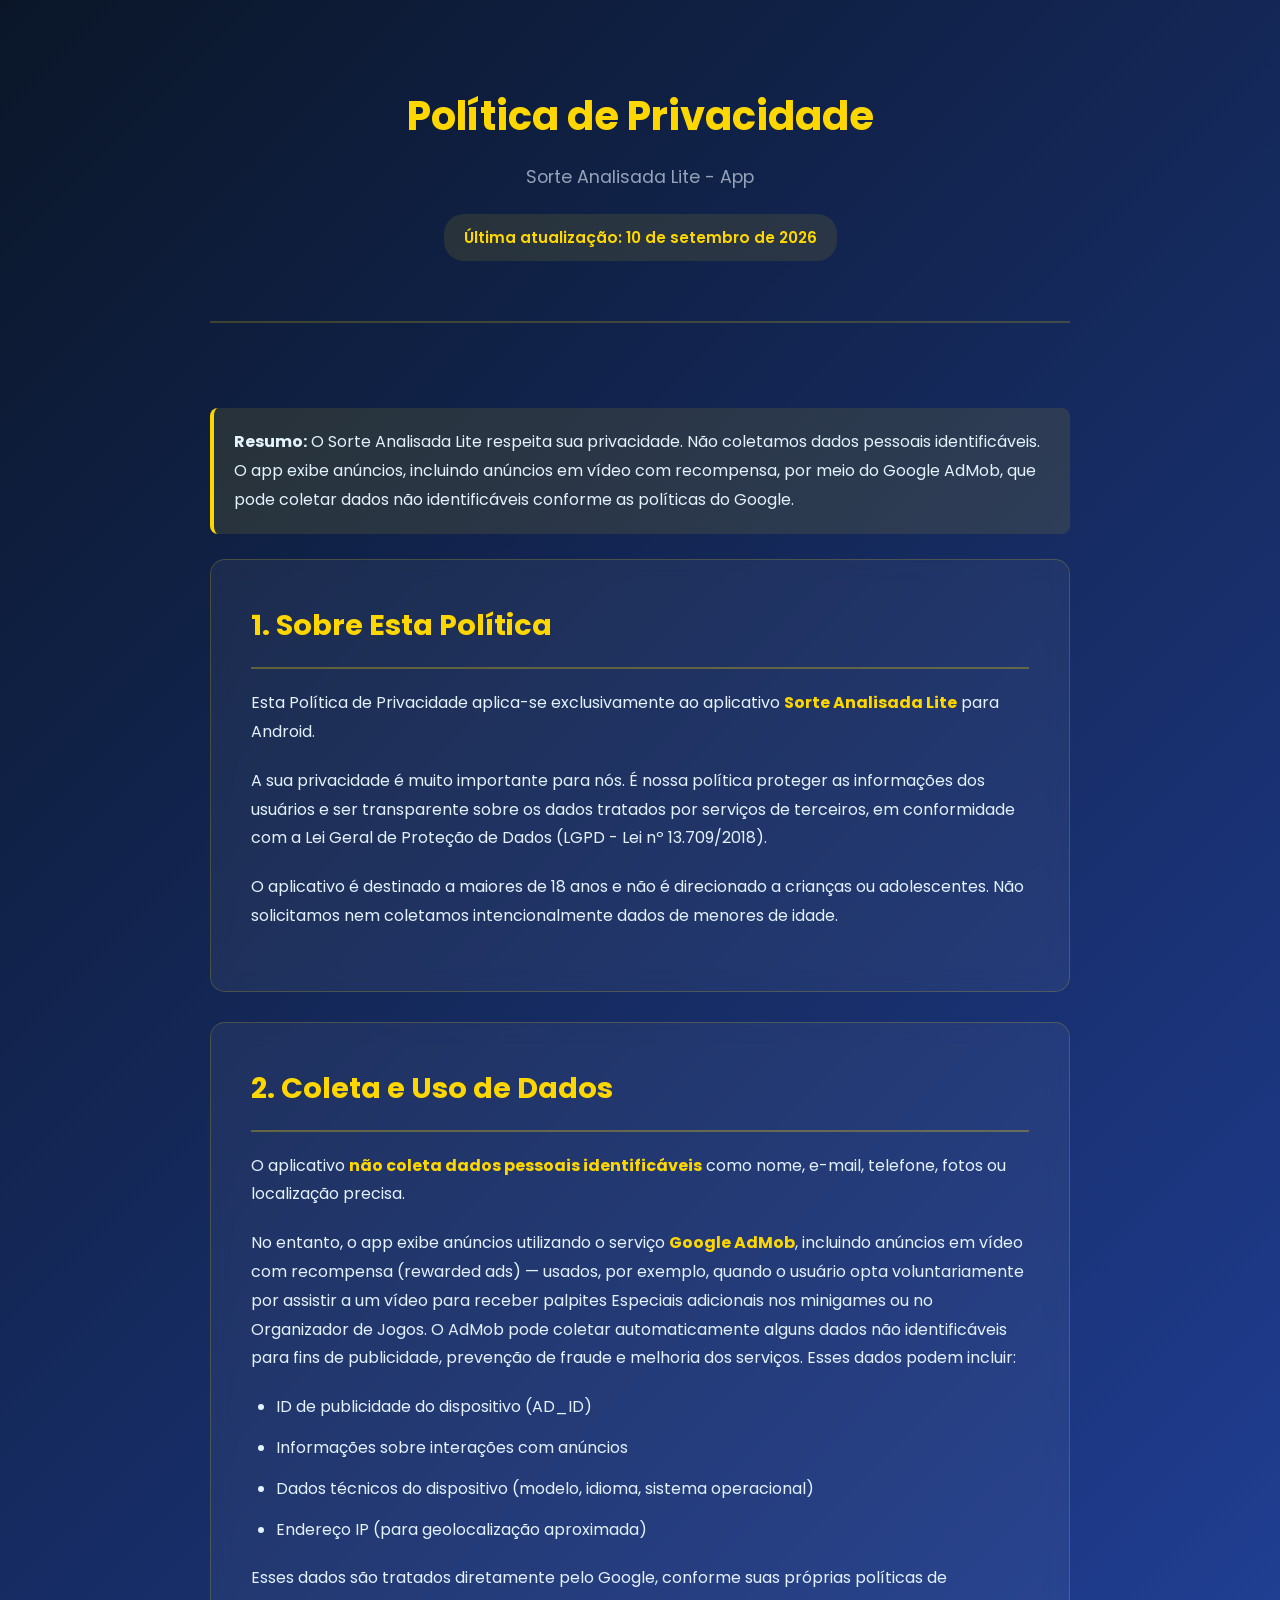
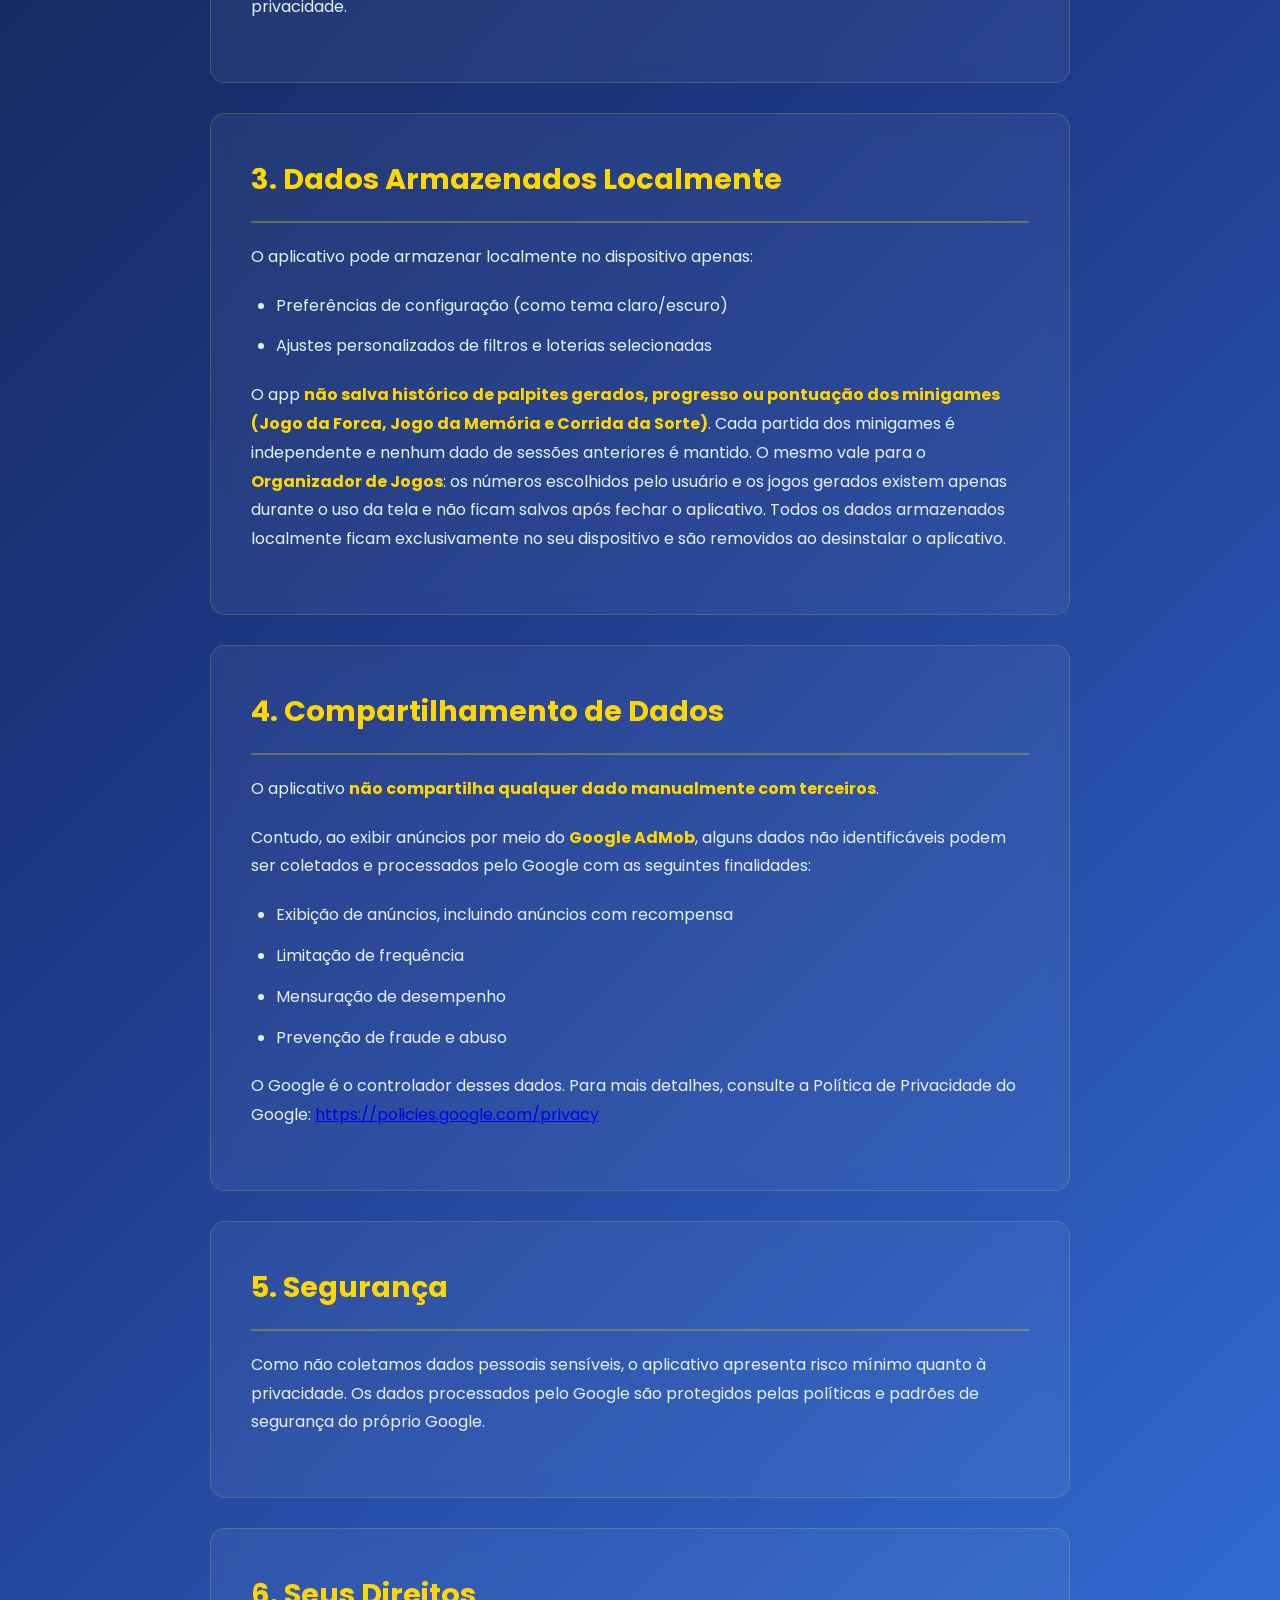
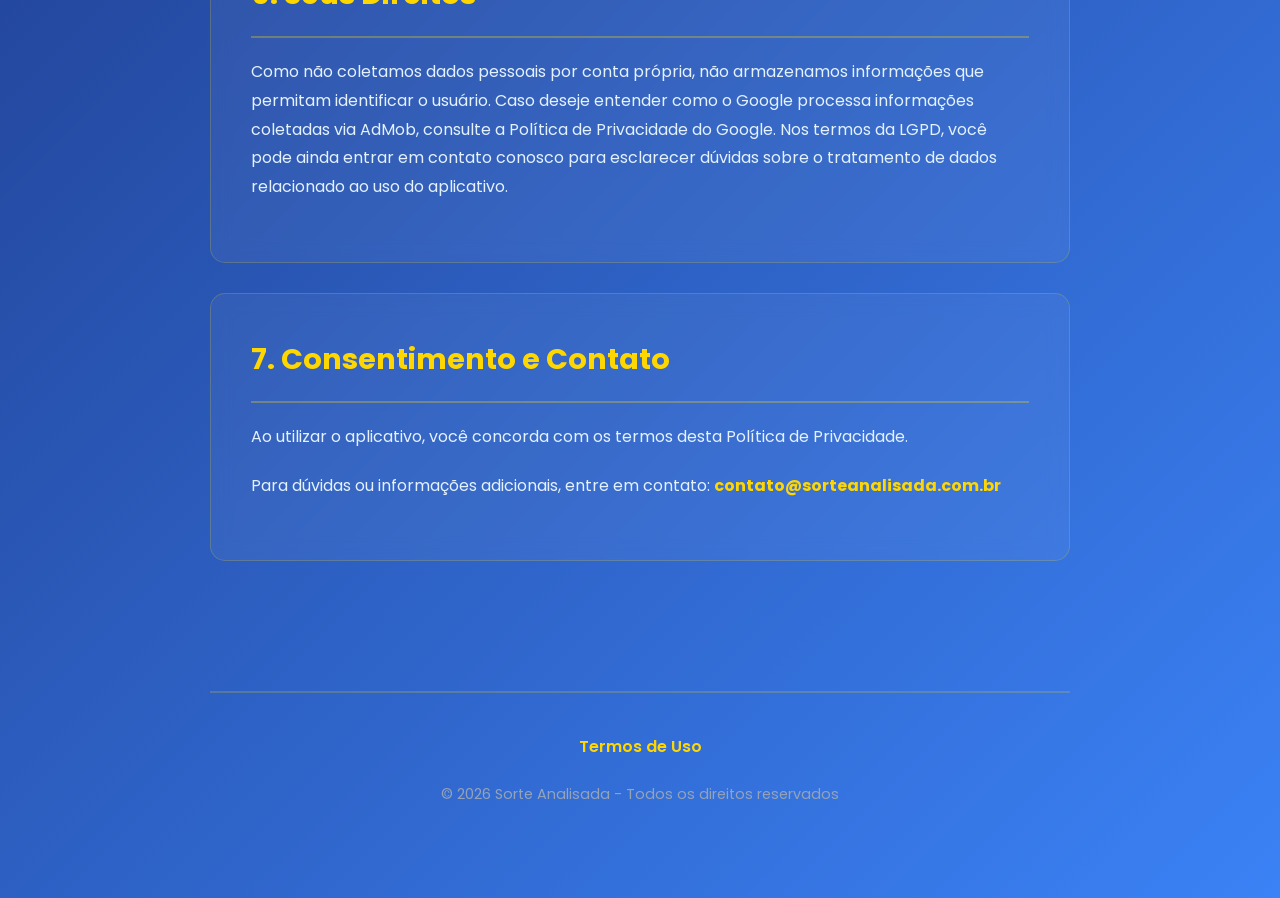
==== commit 3856c805: "Atualização 11/09/26" ====
--- a/privacy.html
+++ b/privacy.html
@@ -190,7 +190,7 @@
         <header>
             <h1>Política de Privacidade</h1>
             <p class="subtitle">Sorte Analisada Lite - App</p>
-            <div class="last-update">Última atualização: 12 de agosto de 2026</div>
+            <div class="last-update">Última atualização: 10 de setembro de 2026</div>
         </header>
 
         <main>
@@ -216,7 +216,7 @@
                 <p>
                     O aplicativo <strong>não coleta dados pessoais identificáveis</strong> como nome, e-mail, telefone, fotos ou localização precisa.
                 </p>
-                <p>No entanto, o app exibe anúncios utilizando o serviço <strong>Google AdMob</strong>, incluindo anúncios em vídeo com recompensa (rewarded ads) — usados, por exemplo, quando o usuário opta voluntariamente por assistir a um vídeo para receber palpites Especiais adicionais nos minigames. O AdMob pode coletar automaticamente alguns dados não identificáveis para fins de publicidade, prevenção de fraude e melhoria dos serviços. Esses dados podem incluir:</p>
+                <p>No entanto, o app exibe anúncios utilizando o serviço <strong>Google AdMob</strong>, incluindo anúncios em vídeo com recompensa (rewarded ads) — usados, por exemplo, quando o usuário opta voluntariamente por assistir a um vídeo para receber palpites Especiais adicionais nos minigames ou no Organizador de Jogos. O AdMob pode coletar automaticamente alguns dados não identificáveis para fins de publicidade, prevenção de fraude e melhoria dos serviços. Esses dados podem incluir:</p>
                 <ul>
                     <li>ID de publicidade do dispositivo (AD_ID)</li>
                     <li>Informações sobre interações com anúncios</li>
@@ -238,7 +238,7 @@
                     <li>Ajustes personalizados de filtros e loterias selecionadas</li>
                 </ul>
                 <p>
-                    O app <strong>não salva histórico de palpites gerados, progresso ou pontuação dos minigames (Jogo da Forca e Jogo da Memória)</strong>. Cada partida dos minigames é independente e nenhum dado de sessões anteriores é mantido. Todos os dados armazenados localmente ficam exclusivamente no seu dispositivo e são removidos ao desinstalar o aplicativo.
+                    O app <strong>não salva histórico de palpites gerados, progresso ou pontuação dos minigames (Jogo da Forca, Jogo da Memória e Corrida da Sorte)</strong>. Cada partida dos minigames é independente e nenhum dado de sessões anteriores é mantido. O mesmo vale para o <strong>Organizador de Jogos</strong>: os números escolhidos pelo usuário e os jogos gerados existem apenas durante o uso da tela e não ficam salvos após fechar o aplicativo. Todos os dados armazenados localmente ficam exclusivamente no seu dispositivo e são removidos ao desinstalar o aplicativo.
                 </p>
             </div>
 
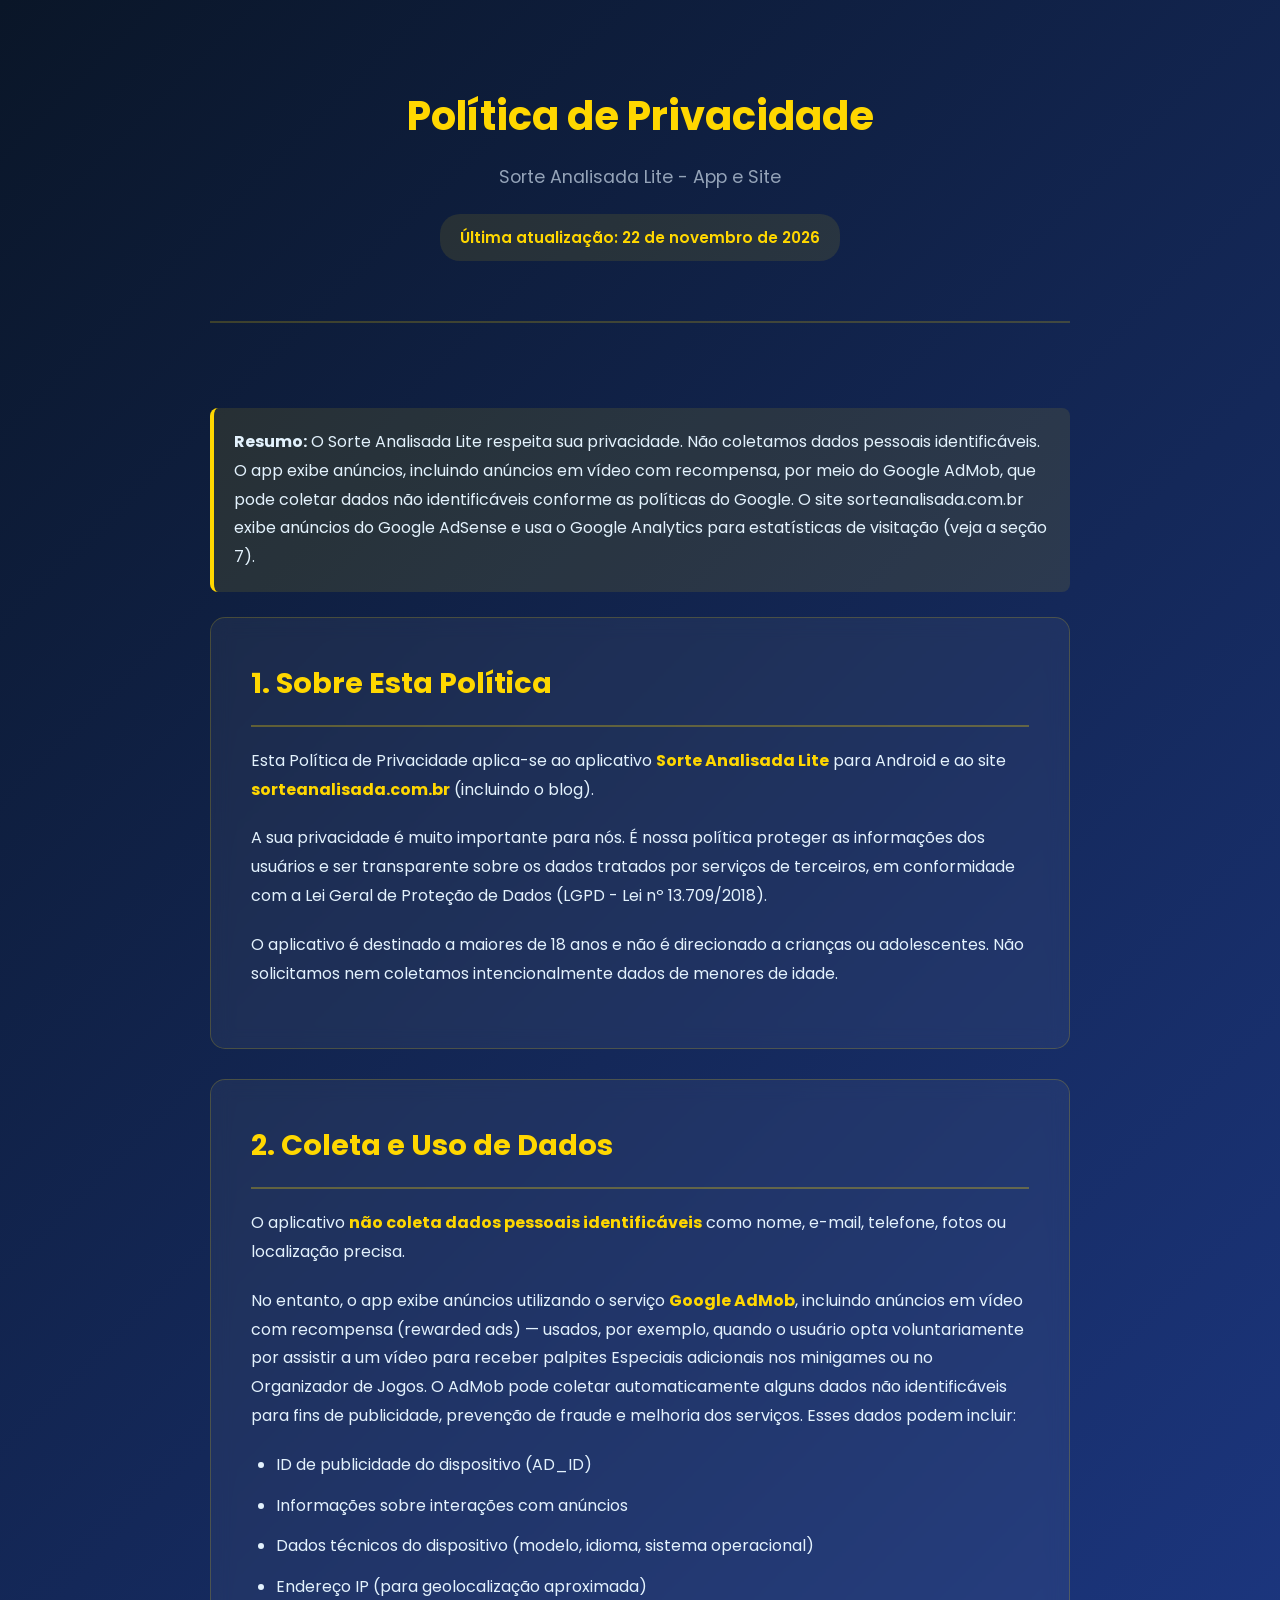
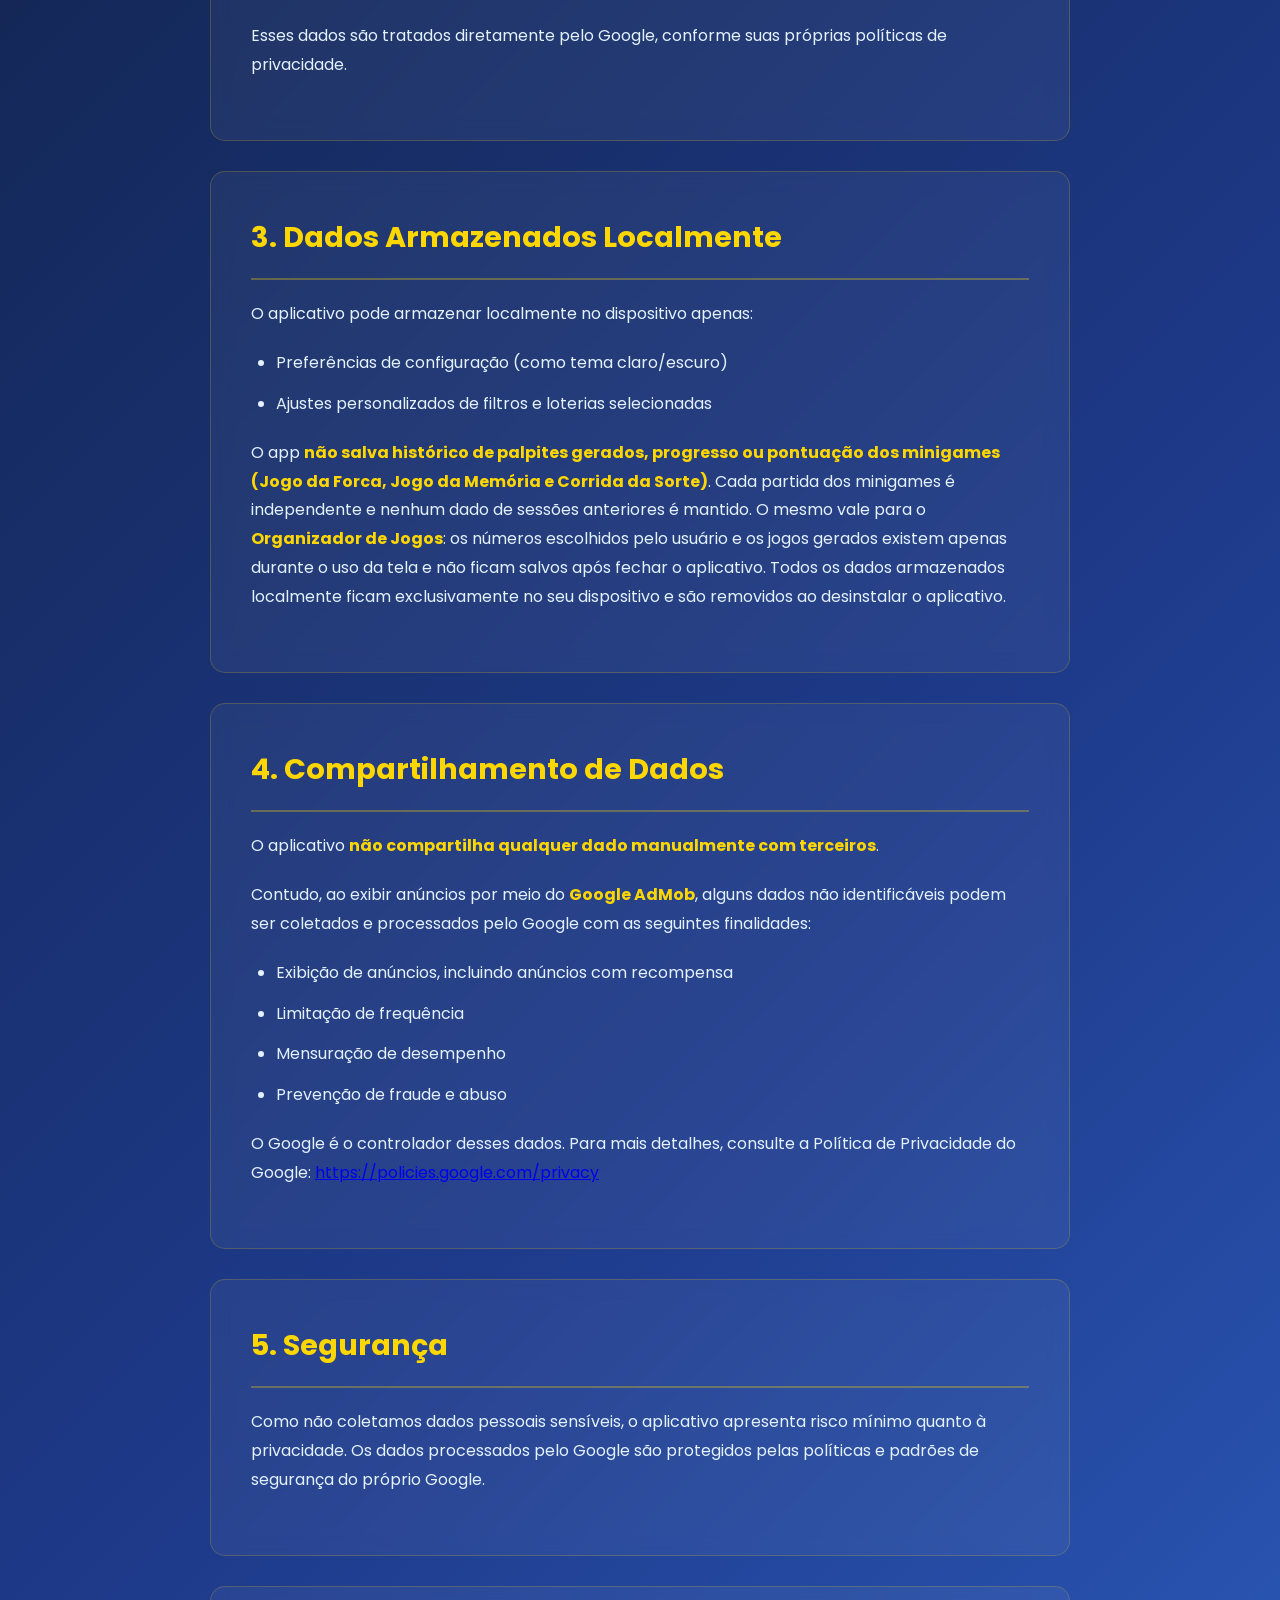
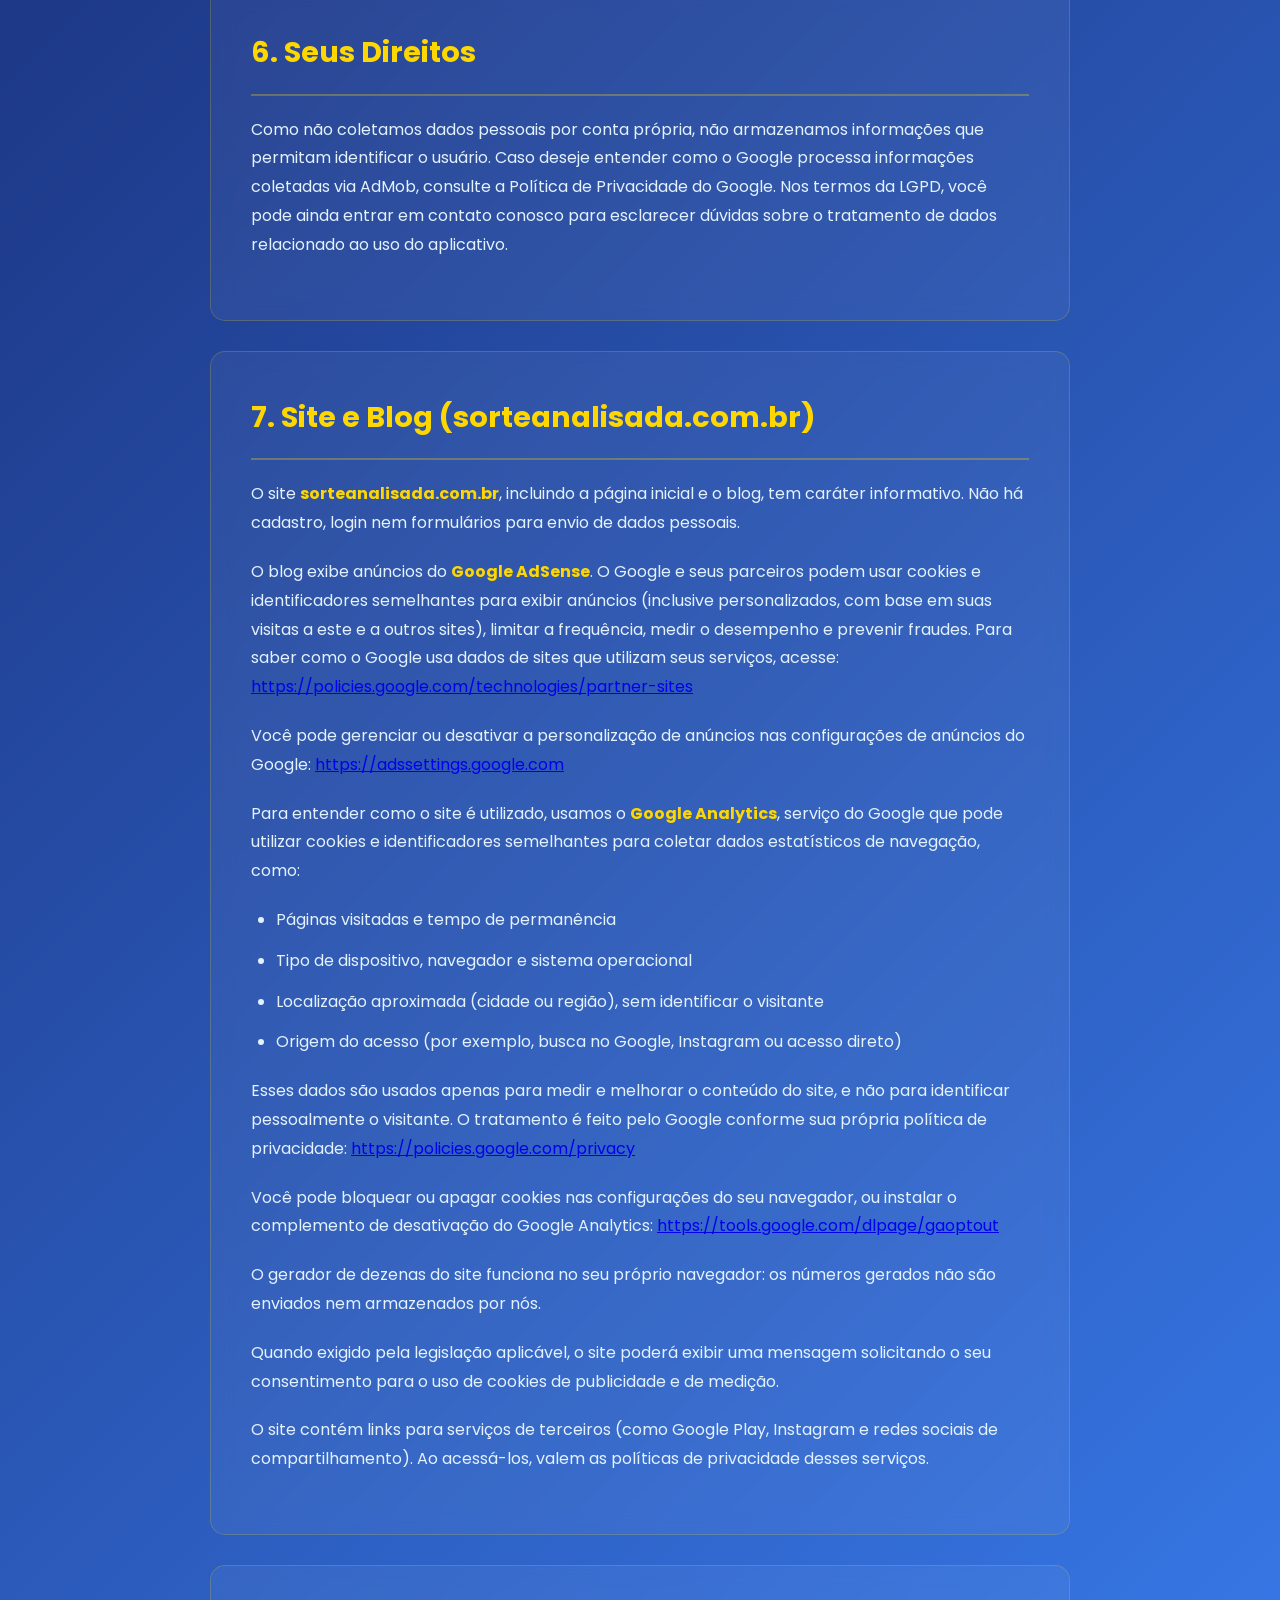
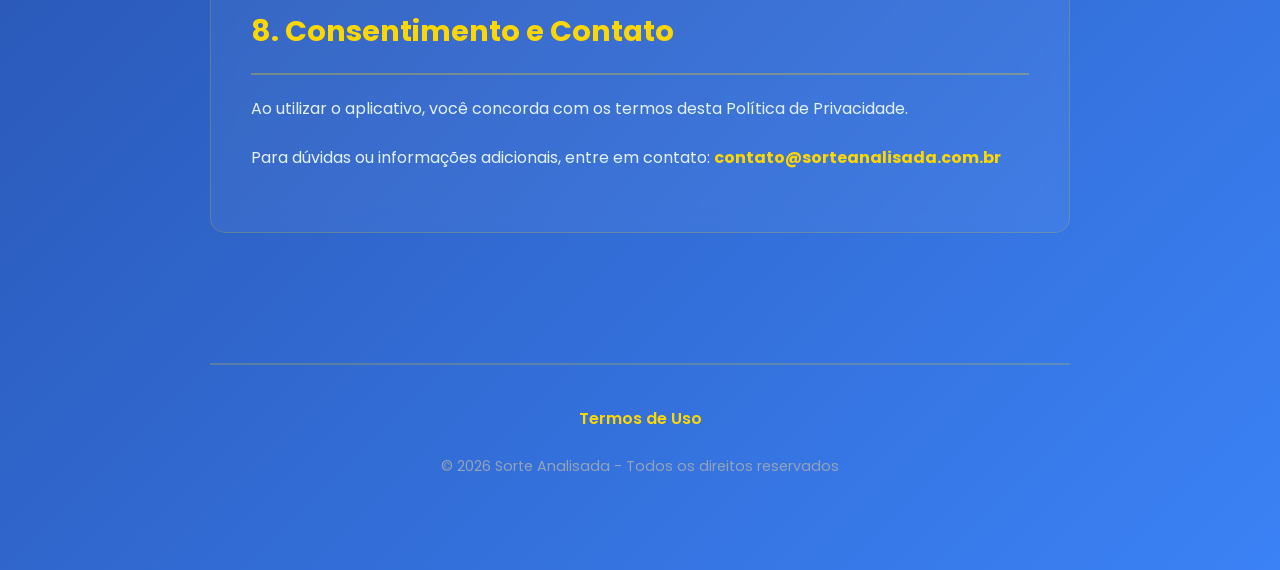
==== commit 9f1bfced: "Adicionando Functions e atualizando arquivos da raiz" ====
--- a/privacy.html
+++ b/privacy.html
@@ -4,9 +4,9 @@
     <meta charset="UTF-8">
     <meta name="viewport" content="width=device-width, initial-scale=1.0">
     <title>Política de Privacidade - Sorte Analisada Lite</title>
-    <meta name="description" content="Política de Privacidade do Sorte Analisada Lite. Entenda como tratamos seus dados no app.">
+    <meta name="description" content="Política de Privacidade do Sorte Analisada Lite. Entenda como tratamos seus dados no app e no site.">
     <meta name="robots" content="index, follow">
-    <link rel="canonical" href="https://ronaldoleite-tech.github.io/sorteanalisada-policies/privacy.html">
+    <link rel="canonical" href="https://sorteanalisada.com.br/privacy">
     <link href="https://fonts.googleapis.com/css2?family=Poppins:wght@300;400;600;700&display=swap" rel="stylesheet">
 
     <style>
@@ -189,19 +189,19 @@
     <div class="container">
         <header>
             <h1>Política de Privacidade</h1>
-            <p class="subtitle">Sorte Analisada Lite - App</p>
-            <div class="last-update">Última atualização: 10 de setembro de 2026</div>
+            <p class="subtitle">Sorte Analisada Lite - App e Site</p>
+            <div class="last-update">Última atualização: 22 de novembro de 2026</div>
         </header>
 
         <main>
             <div class="highlight-box">
-                <p><strong>Resumo:</strong> O Sorte Analisada Lite respeita sua privacidade. Não coletamos dados pessoais identificáveis. O app exibe anúncios, incluindo anúncios em vídeo com recompensa, por meio do Google AdMob, que pode coletar dados não identificáveis conforme as políticas do Google.</p>
+                <p><strong>Resumo:</strong> O Sorte Analisada Lite respeita sua privacidade. Não coletamos dados pessoais identificáveis. O app exibe anúncios, incluindo anúncios em vídeo com recompensa, por meio do Google AdMob, que pode coletar dados não identificáveis conforme as políticas do Google. O site sorteanalisada.com.br exibe anúncios do Google AdSense e usa o Google Analytics para estatísticas de visitação (veja a seção 7).</p>
             </div>
 
             <div class="policy-section">
                 <h2>1. Sobre Esta Política</h2>
                 <p>
-                    Esta Política de Privacidade aplica-se exclusivamente ao aplicativo <strong>Sorte Analisada Lite</strong> para Android.
+                    Esta Política de Privacidade aplica-se ao aplicativo <strong>Sorte Analisada Lite</strong> para Android e ao site <strong>sorteanalisada.com.br</strong> (incluindo o blog).
                 </p>
                 <p>
                     A sua privacidade é muito importante para nós. É nossa política proteger as informações dos usuários e ser transparente sobre os dados tratados por serviços de terceiros, em conformidade com a Lei Geral de Proteção de Dados (LGPD - Lei nº 13.709/2018).
@@ -278,7 +278,48 @@
             </div>
 
             <div class="policy-section">
-                <h2>7. Consentimento e Contato</h2>
+                <h2>7. Site e Blog (sorteanalisada.com.br)</h2>
+                <p>
+                    O site <strong>sorteanalisada.com.br</strong>, incluindo a página inicial e o blog, tem caráter informativo. Não há cadastro, login nem formulários para envio de dados pessoais.
+                </p>
+                <p>
+                    O blog exibe anúncios do <strong>Google AdSense</strong>. O Google e seus parceiros podem usar cookies e identificadores semelhantes para exibir anúncios (inclusive personalizados, com base em suas visitas a este e a outros sites), limitar a frequência, medir o desempenho e prevenir fraudes. Para saber como o Google usa dados de sites que utilizam seus serviços, acesse:
+                    <a href="https://policies.google.com/technologies/partner-sites" target="_blank">https://policies.google.com/technologies/partner-sites</a>
+                </p>
+                <p>
+                    Você pode gerenciar ou desativar a personalização de anúncios nas configurações de anúncios do Google:
+                    <a href="https://adssettings.google.com" target="_blank">https://adssettings.google.com</a>
+                </p>
+                <p>
+                    Para entender como o site é utilizado, usamos o <strong>Google Analytics</strong>, serviço do Google que pode utilizar cookies e identificadores semelhantes para coletar dados estatísticos de navegação, como:
+                </p>
+                <ul>
+                    <li>Páginas visitadas e tempo de permanência</li>
+                    <li>Tipo de dispositivo, navegador e sistema operacional</li>
+                    <li>Localização aproximada (cidade ou região), sem identificar o visitante</li>
+                    <li>Origem do acesso (por exemplo, busca no Google, Instagram ou acesso direto)</li>
+                </ul>
+                <p>
+                    Esses dados são usados apenas para medir e melhorar o conteúdo do site, e não para identificar pessoalmente o visitante. O tratamento é feito pelo Google conforme sua própria política de privacidade:
+                    <a href="https://policies.google.com/privacy" target="_blank">https://policies.google.com/privacy</a>
+                </p>
+                <p>
+                    Você pode bloquear ou apagar cookies nas configurações do seu navegador, ou instalar o complemento de desativação do Google Analytics:
+                    <a href="https://tools.google.com/dlpage/gaoptout" target="_blank">https://tools.google.com/dlpage/gaoptout</a>
+                </p>
+                <p>
+                    O gerador de dezenas do site funciona no seu próprio navegador: os números gerados não são enviados nem armazenados por nós.
+                </p>
+                <p>
+                    Quando exigido pela legislação aplicável, o site poderá exibir uma mensagem solicitando o seu consentimento para o uso de cookies de publicidade e de medição.
+                </p>
+                <p>
+                    O site contém links para serviços de terceiros (como Google Play, Instagram e redes sociais de compartilhamento). Ao acessá-los, valem as políticas de privacidade desses serviços.
+                </p>
+            </div>
+
+            <div class="policy-section">
+                <h2>8. Consentimento e Contato</h2>
                 <p>
                     Ao utilizar o aplicativo, você concorda com os termos desta Política de Privacidade.
                 </p>
@@ -289,7 +330,7 @@
         </main>
 
         <footer>
-            <p><a href="terms.html">Termos de Uso</a></p>
+            <p><a href="/terms">Termos de Uso</a></p>
             <p style="color: var(--text-gray); font-size: 0.9rem; margin-top: 20px;">
                 © 2026 Sorte Analisada - Todos os direitos reservados
             </p>
